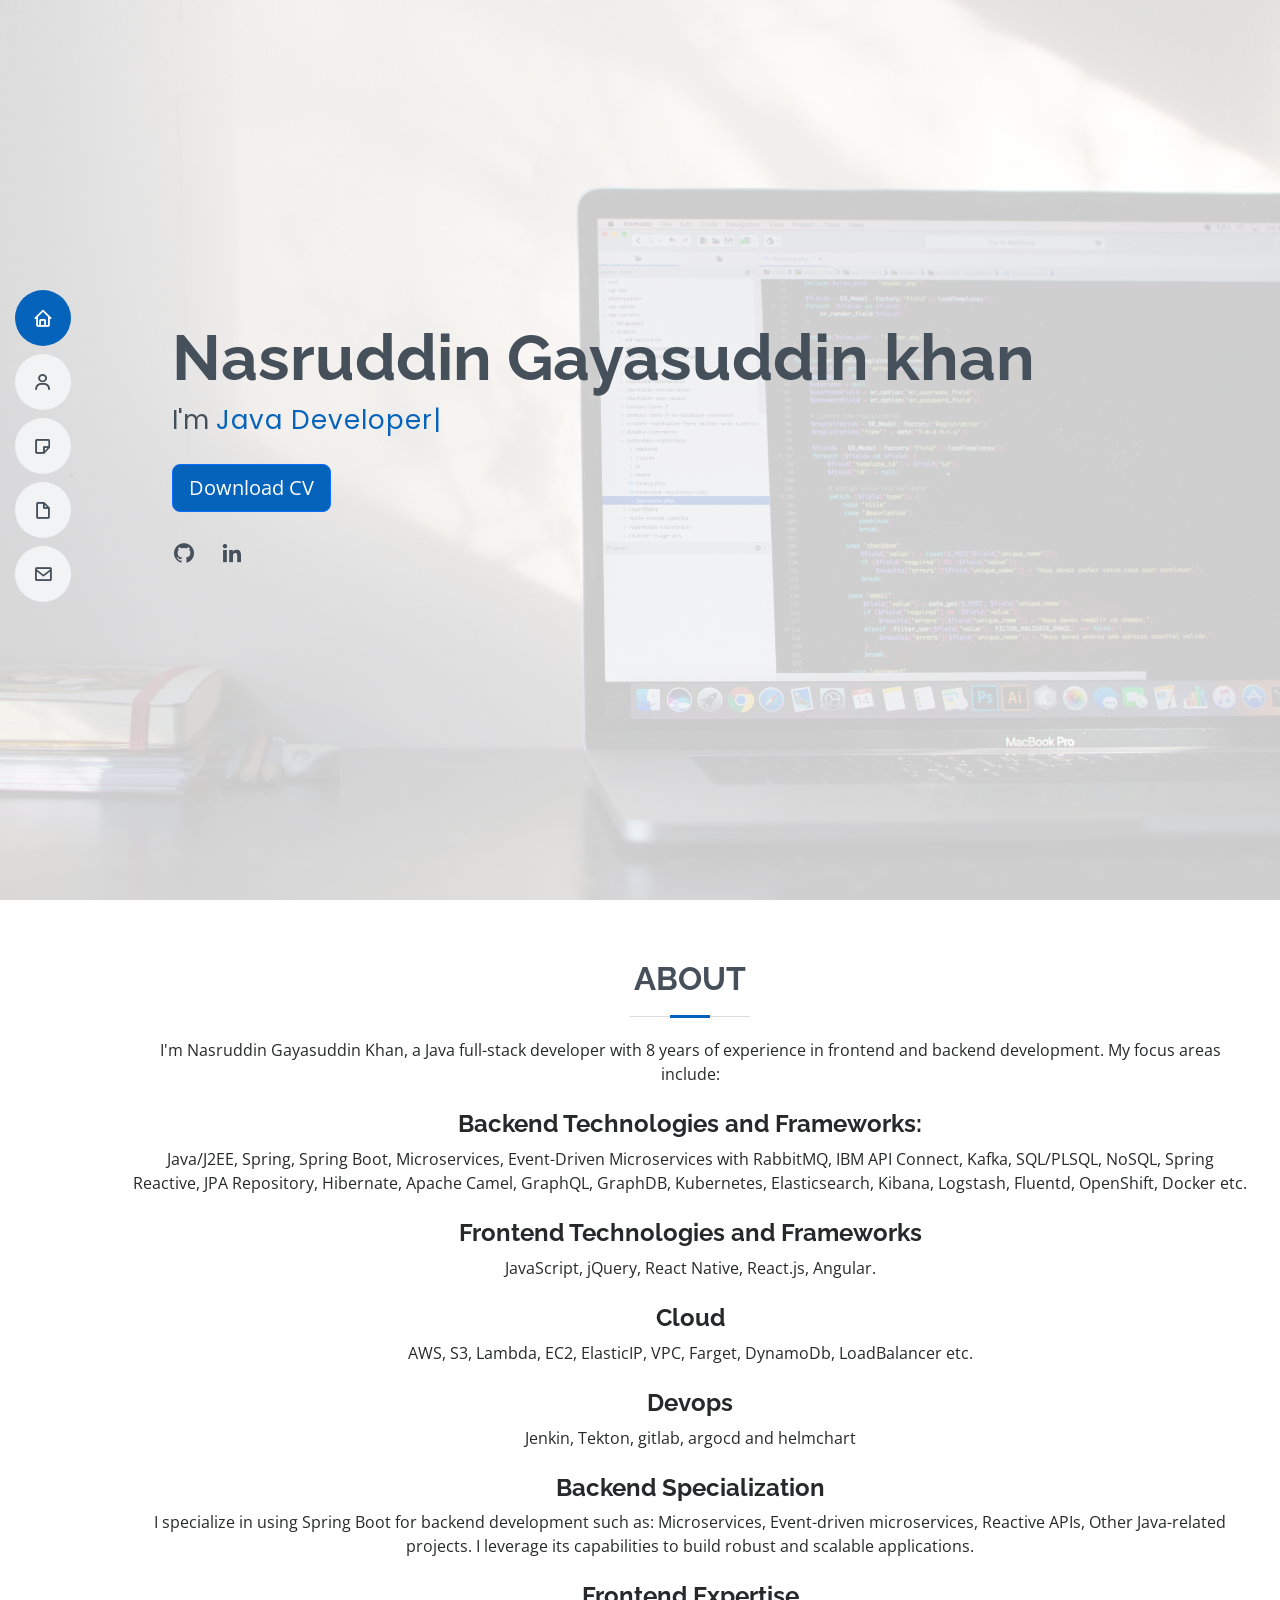
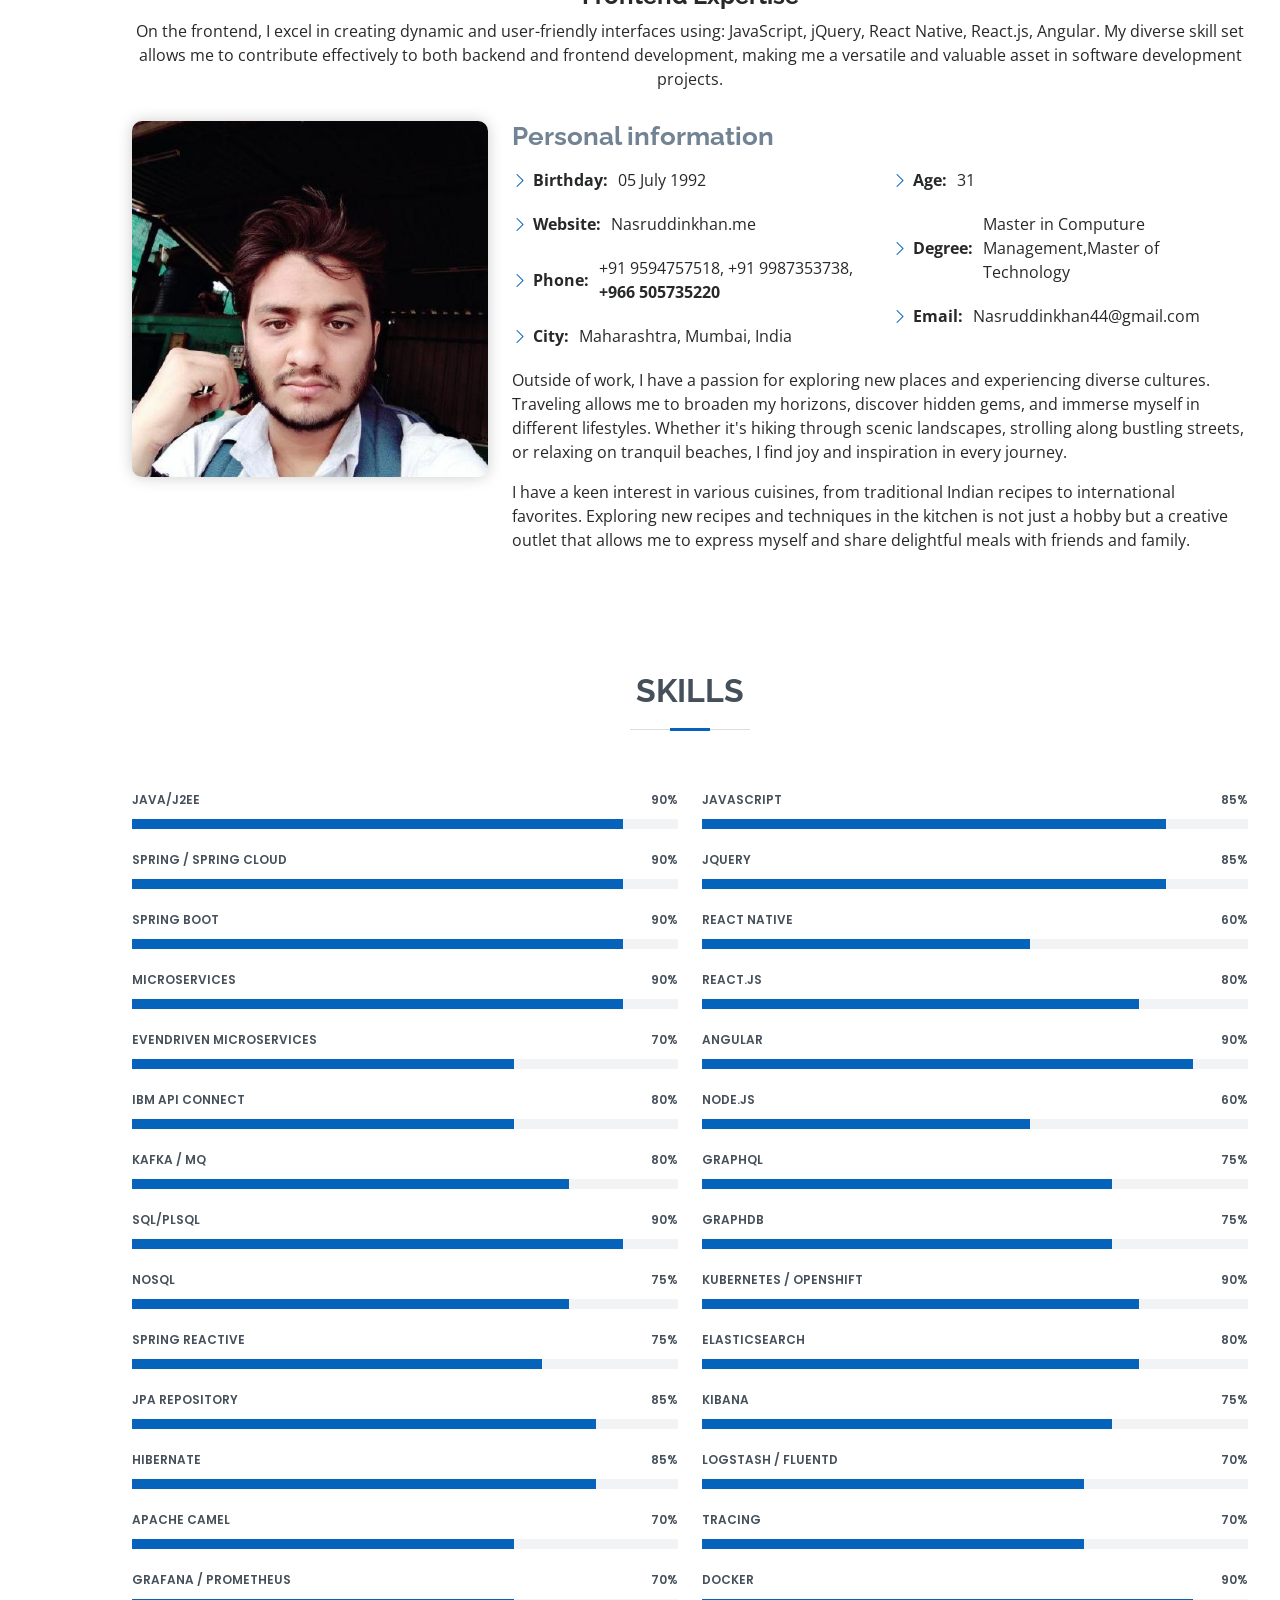
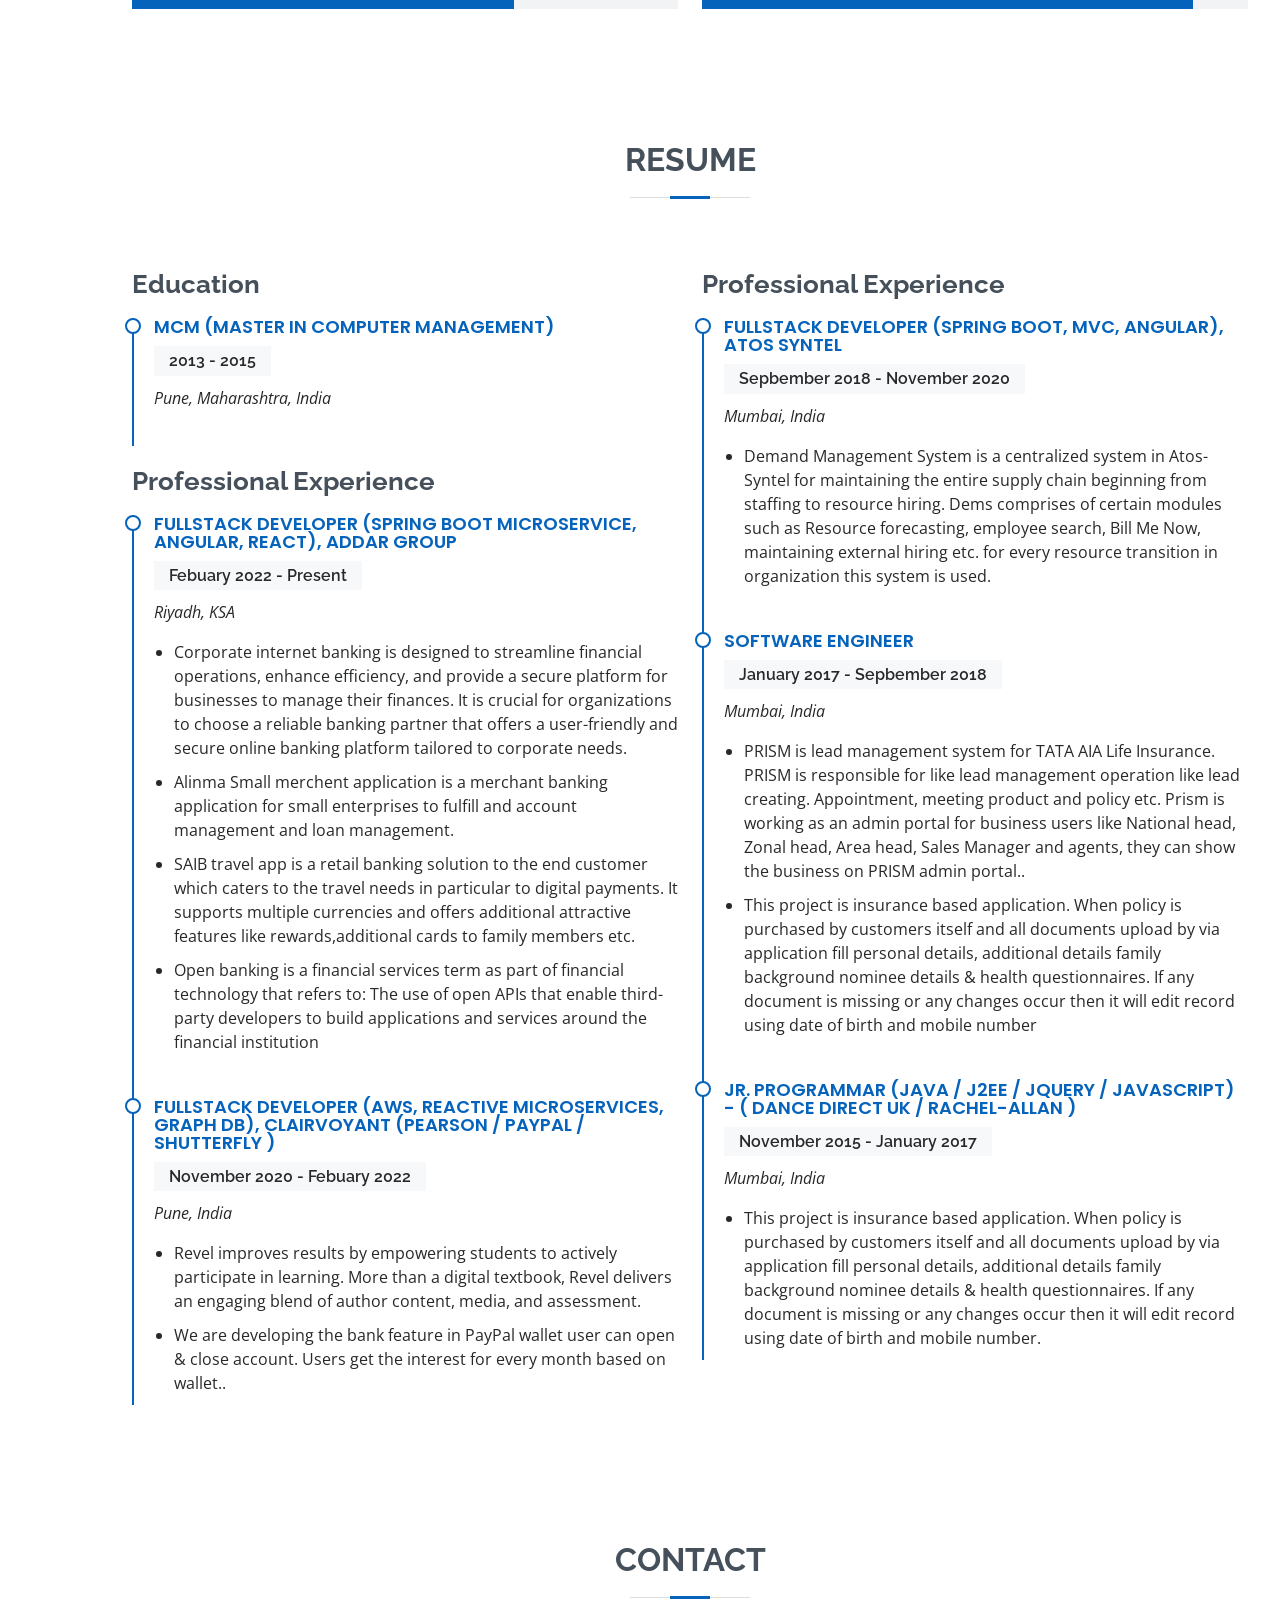
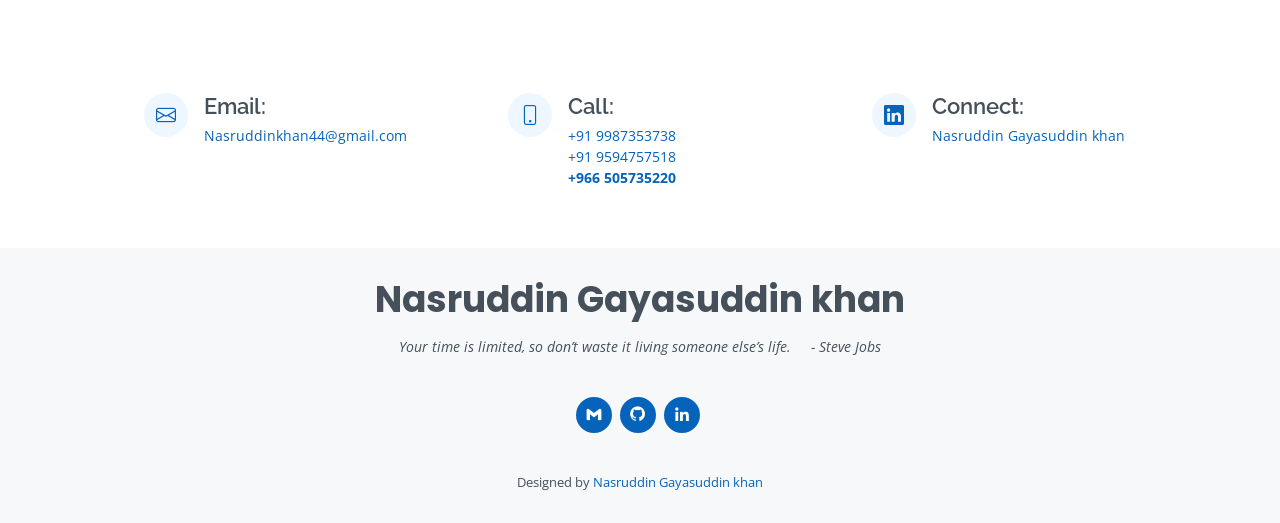
==== index.html @ f60c1f3d "Update index.html" ====
<!DOCTYPE html>
<html lang="en">
   <head>
      <meta charset="utf-8" />
      <meta content="width=device-width, initial-scale=1.0" name="viewport" />
      <title>Nasruddin Gayasuddin khan | Full stack developer</title>
      <meta
         content="Nasruddin Gayasuddin khan is a full stack developer with expertise in Java, JavaScript, React Native, and Spring Boot. Explore Nasruddin khan's portfolio, skills, professional experience, and contact information on this comprehensive website"
         name="description"
         />
      <meta content="" name="keywords" />
      <!-- Favicons -->
      <link href="assets/img/favicon.png" rel="icon" />
      <link href="assets/img/apple-touch-icon.png" rel="apple-touch-icon" />
      <!-- Google Fonts -->
      <link
         href="https://fonts.googleapis.com/css?family=Open+Sans:300,300i,400,400i,600,600i,700,700i|Raleway:300,300i,400,400i,500,500i,600,600i,700,700i|Poppins:300,300i,400,400i,500,500i,600,600i,700,700i"
         rel="stylesheet"
         />
      <!-- Vendor CSS Files -->
      <link href="assets/vendor/bootstrap.css" rel="stylesheet" />
      <link href="assets/vendor/aos.css" rel="stylesheet" />
      <link href="assets/vendor/bootstrap-icons.css" rel="stylesheet" />
      <link href="assets/vendor/boxicons/css/boxicons.min.css" rel="stylesheet" />
      <!-- Template Main CSS File -->
      <link href="assets/css/style.css" rel="stylesheet" />
   </head>
   <body>
      <!-- ======= Mobile nav toggle button ======= -->
      <!-- <button type="button" class="mobile-nav-toggle d-xl-none"><i class="bi bi-list mobile-nav-toggle"></i></button> -->
      <i class="bi bi-list mobile-nav-toggle d-lg-none"></i>
      <!-- ======= Header ======= -->
      <header id="header" class="d-flex flex-column justify-content-center">
         <nav id="navbar" class="navbar nav-menu">
            <ul>
               <li>
                  <a href="#hero" class="nav-link scrollto active"
                     ><i class="bx bx-home"></i> <span>Home</span></a
                     >
               </li>
               <li>
                  <a href="#about" class="nav-link scrollto"
                     ><i class="bx bx-user"></i> <span>About</span></a
                     >
               </li>
               <li>
                  <a href="#skills" class="nav-link scrollto"
                     ><i class="bx bx-note"></i> <span>Skills</span></a
                     >
               </li>
               <li>
                  <a href="#resume" class="nav-link scrollto"
                     ><i class="bx bx-file-blank"></i> <span>Resume</span></a
                     >
               </li>
               <li>
                  <a href="#contact" class="nav-link scrollto"
                     ><i class="bx bx-envelope"></i> <span>Contact</span></a
                     >
               </li>
            </ul>
         </nav>
         <!-- .nav-menu -->
      </header>
      <!-- End Header -->
      <!-- ======= Hero Section ======= -->
      <section id="hero" class="d-flex flex-column justify-content-center">
         <div class="container" data-aos="zoom-in" data-aos-delay="100">
            <h1>Nasruddin Gayasuddin khan</h1>
            <p>
               I'm 
               <span
                  class="typed"
                  data-typed-items="Java Developer, JavaScript Developer, PL/SQL Developer"
                  ></span>
            </p>
            <div>
               <br>
               <a  href="resume.pdf" class="btn btn-primary btn-lg">Download CV</a>
            </div>
            <div class="social-links">
               <a href="https://github.com/Nasruddinkhan" class="github"><i class="bx bxl-github"></i></a>
               <a href="https://www.linkedin.com/in/nasruddin-khan-6710b3a4/" class="linkedin"><i class="bx bxl-linkedin"></i></a>
            </div>
         </div>
      </section>
      <!-- End Hero -->
      <main id="main">
         <!-- ======= About Section ======= -->
         <section id="about" class="about">
            <div class="container" data-aos="fade-up">
               <div class="section-title">
                  <h2>About</h2>
                  <p>
                     I'm Nasruddin Gayasuddin Khan, a Java full-stack developer with 8 years of experience in frontend and backend development. My focus areas include:
                  </p>
                  <br/>
                  <h4><strong>Backend Technologies and Frameworks:</strong></h4>
                  <p>
                     Java/J2EE, Spring, Spring Boot, Microservices, Event-Driven Microservices with RabbitMQ, IBM API Connect, Kafka, SQL/PLSQL, NoSQL, Spring Reactive, JPA Repository, Hibernate, Apache Camel, GraphQL, GraphDB, Kubernetes, Elasticsearch, Kibana, Logstash, Fluentd, OpenShift, Docker etc.
                  </p>
                  <br/>
                  <h4><strong>Frontend Technologies and Frameworks</strong></h4>
                  <p>
                     JavaScript, jQuery, React Native, React.js, Angular.
                  </p>
                  <br/>
                  <h4><strong>Cloud</strong></h4>
                  <p>
                     AWS, S3, Lambda, EC2, ElasticIP, VPC, Farget, DynamoDb, LoadBalancer etc.
                  </p>
                  <br/>
                  <h4><strong>Devops</strong></h4>
                  <p>
                     Jenkin, Tekton, gitlab, argocd and helmchart
                  </p>
                  <br/>
                  <h4><strong>Backend Specialization</strong></h4>
                  <p>
                     I specialize in using Spring Boot for backend development such as: Microservices, Event-driven microservices, Reactive APIs, Other Java-related projects. I leverage its capabilities to build robust and scalable applications.
                  </p>
                  <br/>
                  <h4><strong>Frontend Expertise</strong></h4>
                  <p>
                     On the frontend, I excel in creating dynamic and user-friendly interfaces using: JavaScript, jQuery, React Native, React.js, Angular. My diverse skill set allows me to contribute effectively to both backend and frontend development, making me a versatile and valuable asset in software development projects.
                  </p>
               </div>
               <div class="row">
                  <div class="col-lg-4">
                     <img
                        src="assets/img/profile-img.jpg"
                        class="img-fluid profile-pic"
                        alt=""
                        />
                  </div>
                  <div class="col-lg-8 pt-4 pt-lg-0 content">
                     <h3>Personal information</h3>
                     <p class="fst-italic"></p>
                     <div class="row">
                        <div class="col-lg-6">
                           <ul>
                              <li>
                                 <i class="bi bi-chevron-right"></i>
                                 <strong>Birthday:</strong> <span>05 July 1992</span>
                              </li>
                              <li>
                                 <i class="bi bi-chevron-right"></i>
                                 <strong>Website:</strong> <span>Nasruddinkhan.me</span>
                              </li>
                              <li>
                                 <i class="bi bi-chevron-right"></i>
                                 <strong>Phone:</strong>
                                 <span>+91 9594757518, +91 9987353738, <strong>+966 505735220</strong></span>
                              </li>
                              <li>
                                 <i class="bi bi-chevron-right"></i>
                                 <strong>City:</strong> <span>Maharashtra, Mumbai, India</span>
                              </li>
                           </ul>
                        </div>
                        <div class="col-lg-6">
                           <ul>
                              <li>
                                 <i class="bi bi-chevron-right"></i> <strong>Age:</strong>
                                 <span>31</span>
                              </li>
                              <li>
                                 <i class="bi bi-chevron-right"></i>
                                 <strong>Degree:</strong>
                                 <span>Master in Computure Management,Master of Technology</span>
                              </li>
                              <li>
                                 <i class="bi bi-chevron-right"></i>
                                 <strong>Email:</strong>
                                 <span>Nasruddinkhan44@gmail.com</span>
                              </li>
                           </ul>
                        </div>
                     </div>
                     <p>
                        Outside of work, I have a passion for exploring new places and
                        experiencing diverse cultures. Traveling allows me to broaden my
                        horizons, discover hidden gems, and immerse myself in different
                        lifestyles. Whether it's hiking through scenic landscapes,
                        strolling along bustling streets, or relaxing on tranquil
                        beaches, I find joy and inspiration in every journey.
                     </p>
                     <p>
                        I have a keen interest in various cuisines, from traditional
                        Indian recipes to international favorites. Exploring new recipes
                        and techniques in the kitchen is not just a hobby but a creative
                        outlet that allows me to express myself and share delightful
                        meals with friends and family.
                     </p>
                  </div>
               </div>
            </div>
         </section>
         <!-- End About Section -->
         <!-- ======= Skills Section ======= -->
         <section id="skills" class="skills section-bg">
            <div class="container" data-aos="fade-up">
               <div class="section-title">
                  <h2>Skills</h2>
               </div>
               <div class="row skills-content">
                  <div class="col-lg-6">
                     <div class="progress">
                        <span class="skill">Java/J2EE <i class="val">90%</i></span>
                        <div class="progress-bar-wrap">
                           <div
                              class="progress-bar"
                              role="progressbar"
                              aria-valuenow="90"
                              aria-valuemin="0"
                              aria-valuemax="100"
                              ></div>
                        </div>
                     </div>
                     <div class="progress">
                        <span class="skill">Spring / Spring Cloud <i class="val">90%</i></span>
                        <div class="progress-bar-wrap">
                           <div
                              class="progress-bar"
                              role="progressbar"
                              aria-valuenow="90"
                              aria-valuemin="0"
                              aria-valuemax="100"
                              ></div>
                        </div>
                     </div>
                     <div class="progress">
                        <span class="skill">Spring Boot <i class="val">90%</i></span>
                        <div class="progress-bar-wrap">
                           <div
                              class="progress-bar"
                              role="progressbar"
                              aria-valuenow="90"
                              aria-valuemin="0"
                              aria-valuemax="100"
                              ></div>
                        </div>
                     </div>
                     <!-- Add the rest of the technologies in a similar manner -->
                     <div class="progress">
                        <span class="skill">Microservices <i class="val">90%</i></span>
                        <div class="progress-bar-wrap">
                           <div
                              class="progress-bar"
                              role="progressbar"
                              aria-valuenow="90"
                              aria-valuemin="0"
                              aria-valuemax="100"
                              ></div>
                        </div>
                     </div>
                     <div class="progress">
                        <span class="skill">EvenDriven Microservices <i class="val">70%</i></span>
                        <div class="progress-bar-wrap">
                           <div
                              class="progress-bar"
                              role="progressbar"
                              aria-valuenow="70"
                              aria-valuemin="0"
                              aria-valuemax="100"
                              ></div>
                        </div>
                     </div>
                     <div class="progress">
                        <span class="skill">IBM API Connect <i class="val">80%</i></span>
                        <div class="progress-bar-wrap">
                           <div
                              class="progress-bar"
                              role="progressbar"
                              aria-valuenow="70"
                              aria-valuemin="0"
                              aria-valuemax="100"
                              ></div>
                        </div>
                     </div>
                     <div class="progress">
                        <span class="skill">Kafka / MQ <i class="val">80%</i></span>
                        <div class="progress-bar-wrap">
                           <div
                              class="progress-bar"
                              role="progressbar"
                              aria-valuenow="80"
                              aria-valuemin="0"
                              aria-valuemax="100"
                              ></div>
                        </div>
                     </div>
                     <div class="progress">
                        <span class="skill">SQL/PLSQL <i class="val">90%</i></span>
                        <div class="progress-bar-wrap">
                           <div
                              class="progress-bar"
                              role="progressbar"
                              aria-valuenow="90"
                              aria-valuemin="0"
                              aria-valuemax="100"
                              ></div>
                        </div>
                     </div>
                     <div class="progress">
                        <span class="skill">NoSQL <i class="val">75%</i></span>
                        <div class="progress-bar-wrap">
                           <div
                              class="progress-bar"
                              role="progressbar"
                              aria-valuenow="80"
                              aria-valuemin="0"
                              aria-valuemax="100"
                              ></div>
                        </div>
                     </div>
                     <div class="progress">
                        <span class="skill">Spring Reactive <i class="val">75%</i></span>
                        <div class="progress-bar-wrap">
                           <div
                              class="progress-bar"
                              role="progressbar"
                              aria-valuenow="75"
                              aria-valuemin="0"
                              aria-valuemax="100"
                              ></div>
                        </div>
                     </div>
                     <div class="progress">
                        <span class="skill">JPA Repository <i class="val">85%</i></span>
                        <div class="progress-bar-wrap">
                           <div
                              class="progress-bar"
                              role="progressbar"
                              aria-valuenow="85"
                              aria-valuemin="0"
                              aria-valuemax="100"
                              ></div>
                        </div>
                     </div>
                     <div class="progress">
                        <span class="skill">Hibernate <i class="val">85%</i></span>
                        <div class="progress-bar-wrap">
                           <div
                              class="progress-bar"
                              role="progressbar"
                              aria-valuenow="85"
                              aria-valuemin="0"
                              aria-valuemax="100"
                              ></div>
                        </div>
                     </div>
                     <div class="progress">
                        <span class="skill">Apache Camel <i class="val">70%</i></span>
                        <div class="progress-bar-wrap">
                           <div
                              class="progress-bar"
                              role="progressbar"
                              aria-valuenow="70"
                              aria-valuemin="0"
                              aria-valuemax="100"
                              ></div>
                        </div>
                     </div>
                     <div class="progress">
                        <span class="skill">Grafana / Prometheus  <i class="val">70%</i></span>
                        <div class="progress-bar-wrap">
                           <div
                              class="progress-bar"
                              role="progressbar"
                              aria-valuenow="70"
                              aria-valuemin="0"
                              aria-valuemax="100"
                              ></div>
                        </div>
                     </div>
                  </div>
                  <div class="col-lg-6">
                     <div class="progress">
                        <span class="skill">JavaScript <i class="val">85%</i></span>
                        <div class="progress-bar-wrap">
                           <div
                              class="progress-bar"
                              role="progressbar"
                              aria-valuenow="85"
                              aria-valuemin="0"
                              aria-valuemax="100"
                              ></div>
                        </div>
                     </div>
                     <div class="progress">
                        <span class="skill">jQuery <i class="val">85%</i></span>
                        <div class="progress-bar-wrap">
                           <div
                              class="progress-bar"
                              role="progressbar"
                              aria-valuenow="85"
                              aria-valuemin="0"
                              aria-valuemax="100"
                              ></div>
                        </div>
                     </div>
                     <div class="progress">
                        <span class="skill">React Native <i class="val">60%</i></span>
                        <div class="progress-bar-wrap">
                           <div
                              class="progress-bar"
                              role="progressbar"
                              aria-valuenow="60"
                              aria-valuemin="0"
                              aria-valuemax="100"
                              ></div>
                        </div>
                     </div>
                     <div class="progress">
                        <span class="skill">React.js <i class="val">80%</i></span>
                        <div class="progress-bar-wrap">
                           <div
                              class="progress-bar"
                              role="progressbar"
                              aria-valuenow="80"
                              aria-valuemin="0"
                              aria-valuemax="100"
                              ></div>
                        </div>
                     </div>
                     <div class="progress">
                        <span class="skill">Angular <i class="val">90%</i></span>
                        <div class="progress-bar-wrap">
                           <div
                              class="progress-bar"
                              role="progressbar"
                              aria-valuenow="90"
                              aria-valuemin="0"
                              aria-valuemax="100"
                              ></div>
                        </div>
                     </div>
                     <div class="progress">
                        <span class="skill">Node.js <i class="val">60%</i></span>
                        <div class="progress-bar-wrap">
                           <div
                              class="progress-bar"
                              role="progressbar"
                              aria-valuenow="60"
                              aria-valuemin="0"
                              aria-valuemax="100"
                              ></div>
                        </div>
                     </div>
                     <div class="progress">
                        <span class="skill">GraphQL <i class="val">75%</i></span>
                        <div class="progress-bar-wrap">
                           <div
                              class="progress-bar"
                              role="progressbar"
                              aria-valuenow="75"
                              aria-valuemin="0"
                              aria-valuemax="100"
                              ></div>
                        </div>
                     </div>
                     <div class="progress">
                        <span class="skill">GraphDB <i class="val">75%</i></span>
                        <div class="progress-bar-wrap">
                           <div
                              class="progress-bar"
                              role="progressbar"
                              aria-valuenow="75"
                              aria-valuemin="0"
                              aria-valuemax="100"
                              ></div>
                        </div>
                     </div>
                     <div class="progress">
                        <span class="skill">Kubernetes / OpenShift <i class="val">90%</i></span>
                        <div class="progress-bar-wrap">
                           <div
                              class="progress-bar"
                              role="progressbar"
                              aria-valuenow="80"
                              aria-valuemin="0"
                              aria-valuemax="100"
                              ></div>
                        </div>
                     </div>
                     <div class="progress">
                        <span class="skill">Elasticsearch <i class="val">80%</i></span>
                        <div class="progress-bar-wrap">
                           <div
                              class="progress-bar"
                              role="progressbar"
                              aria-valuenow="80"
                              aria-valuemin="0"
                              aria-valuemax="100"
                              ></div>
                        </div>
                     </div>
                     <div class="progress">
                        <span class="skill">Kibana <i class="val">75%</i></span>
                        <div class="progress-bar-wrap">
                           <div
                              class="progress-bar"
                              role="progressbar"
                              aria-valuenow="75"
                              aria-valuemin="0"
                              aria-valuemax="100"
                              ></div>
                        </div>
                     </div>
                     <div class="progress">
                        <span class="skill">Logstash / Fluentd<i class="val">70%</i></span>
                        <div class="progress-bar-wrap">
                           <div
                              class="progress-bar"
                              role="progressbar"
                              aria-valuenow="70"
                              aria-valuemin="0"
                              aria-valuemax="100"
                              ></div>
                        </div>
                     </div>
                     <div class="progress">
                        <span class="skill">Tracing <i class="val">70%</i></span>
                        <div class="progress-bar-wrap">
                           <div
                              class="progress-bar"
                              role="progressbar"
                              aria-valuenow="70"
                              aria-valuemin="0"
                              aria-valuemax="100"
                              ></div>
                        </div>
                     </div>
                     <div class="progress">
                        <span class="skill">Docker <i class="val">90%</i></span>
                        <div class="progress-bar-wrap">
                           <div
                              class="progress-bar"
                              role="progressbar"
                              aria-valuenow="90"
                              aria-valuemin="0"
                              aria-valuemax="100"
                              ></div>
                        </div>
                     </div>
                  </div>
               </div>
            </div>
         </section>
         <!-- End Skills Section -->
         <!-- ======= Resume Section ======= -->
         <section id="resume" class="resume">
            <div class="container" data-aos="fade-up">
               <div class="section-title">
                  <h2>Resume</h2>
               </div>
               <div class="row">
                  <div class="col-lg-6">
                     <h3 class="resume-title">Education</h3>
                     <div class="resume-item">
                        <h4>MCM (Master In Computer Management)</h4>
                        <h5>2013 - 2015</h5>
                        <p><em>Pune, Maharashtra, India </em></p>
                     </div>
                     <h3 class="resume-title">Professional Experience</h3>
                     <div class="resume-item">
                        <h4>FullStack Developer (Spring boot Microservice, Angular, React), Addar Group</h4>
                        <h5>Febuary 2022 - Present</h5>
                        <p><em>Riyadh, KSA </em></p>
                        <ul>
                           <li>
                              Corporate internet banking is designed to streamline financial operations, enhance 
                              efficiency, and provide a secure platform for businesses to manage their finances. It is crucial for 
                              organizations to choose a reliable banking partner that offers a user-friendly and secure online banking 
                              platform tailored to corporate needs. 
                           </li>
                           <li>
                              Alinma Small merchent application is a merchant banking
                              application for small enterprises to fulfill and account
                              management and loan management.
                           </li>
                           <li>
                              SAIB travel app is a retail banking solution to the end
                              customer which caters to the travel needs in particular to
                              digital payments. It supports multiple currencies and offers
                              additional attractive features like rewards,additional cards
                              to family members etc.
                           </li>
                           <li>
                              Open banking is a financial services term as part of financial technology that refers to: 
                              The use of open APIs that enable third-party developers to build applications and services around the financial 
                              institution
                           </li>
                        </ul>
                     </div>
                     <div class="resume-item">
                        <h4>FullStack Developer (AWS, Reactive Microservices, Graph DB), Clairvoyant (Pearson / Paypal / Shutterfly ) </h4>
                        <h5>November 2020 - Febuary 2022</h5>
                        <p><em>Pune, India </em></p>
                        <ul>
                           <li>
                              Revel improves results by empowering students to actively participate in learning. More 
                              than a digital textbook, Revel delivers an engaging blend of author content, media, and assessment. 
                           </li>
                           <li>
                              We are developing the bank feature in PayPal wallet user can open & close account. 
                              Users get the interest for every month based on wallet.. 
                           </li>
                        </ul>
                     </div>
                  </div>
                  <div class="col-lg-6">
                     <h3 class="resume-title">Professional Experience</h3>
                     <div class="resume-item">
                        <h4>
                           FullStack Developer (Spring Boot, MVC, Angular), Atos Syntel
                        </h4>
                        <h5>Sepbember 2018 - November 2020</h5>
                        <p><em>Mumbai, India </em></p>
                        <ul>
                           <li>
                              Demand Management System is a centralized system in Atos-Syntel for maintaining the 
                              entire supply chain beginning from staffing to resource hiring. Dems comprises of certain modules such as 
                              Resource forecasting, employee search, Bill Me Now, maintaining external hiring etc. for every resource 
                              transition in organization this system is used.
                           </li>
                        </ul>
                     </div>
                     <div class="resume-item">
                        <h4>Software Engineer</h4>
                        <h5>January 2017 - Sepbember 2018</h5>
                        <p><em>Mumbai, India </em></p>
                        <ul>
                           <li>
                              PRISM is lead management system for TATA AIA Life Insurance. PRISM is 
                              responsible for like lead management operation like lead creating. Appointment, meeting product and policy 
                              etc. Prism is working as an admin portal for business users like National head, Zonal head, Area head, 
                              Sales Manager and agents, they can show the business on PRISM admin portal..
                           </li>
                           <li>
                              This project is insurance based application. When policy is purchased by customers 
                              itself and all documents upload by via application fill personal details, additional details family background 
                              nominee details & health questionnaires. If any document is missing or any changes occur then it will edit 
                              record using date of birth and mobile number
                           </li>
                        </ul>
                     </div>
                     <div class="resume-item">
                        <h4>Jr. Programmar (Java / J2ee / JQuery / Javascript) - ( Dance Direct UK / Rachel-allan )</h4>
                        <h5>November 2015 - January 2017</h5>
                        <p><em>Mumbai, India </em></p>
                        <ul>
                           <li>
                              This project is insurance based application. When policy is purchased by customers 
                              itself and all documents upload by via application fill personal details, additional details family background 
                              nominee details & health questionnaires. If any document is missing or any changes occur then it will edit 
                              record using date of birth and mobile number.
                           </li>
                        </ul>
                     </div>
                  </div>
               </div>
            </div>
         </section>
         <!-- End Resume Section -->
         <!-- ======= Contact Section ======= -->
         <section id="contact" class="contact">
            <div class="container" data-aos="fade-up">
               <div class="section-title">
                  <h2>Contact</h2>
               </div>
               <div class="container mt-1">
                  <div class="info row">
                     <div class="email col-lg-4">
                        <i class="bi bi-envelope"></i>
                        <h4>Email:</h4>
                        <p>
                           <a href="mailto:Nasruddinkhan44@gmail.com"
                              >Nasruddinkhan44@gmail.com</a
                              >
                        </p>
                     </div>
                     <div class="phone col-lg-4">
                        <i class="bi bi-phone"></i>
                        <h4>Call:</h4>
                        <p><a href="tel:+919987353738">+91 9987353738</a></p>
                        <p><a href="tel:+919594757518">+91 9594757518</a></p>
                        <p><a href="tel:+966567113534"><strong>+966 505735220</strong></a></p>
                     </div>
                     <div class="phone col-lg-4">
                        <i class="bi bi-linkedin"></i>
                        <h4>Connect:</h4>
                        <p>
                           <a href="https://www.linkedin.com/in/nasruddin-khan-6710b3a4/"
                              >Nasruddin Gayasuddin khan</a
                              >
                        </p>
                     </div>
                  </div>
               </div>
            </div>
         </section>
         <!-- End Contact Section -->
      </main>
      <!-- End #main -->
      <!-- ======= Footer ======= -->
      <footer id="footer">
         <div class="container">
            <h3>Nasruddin Gayasuddin khan</h3>
            <p>
               Your time is limited, so don’t waste it living someone else’s life.
               &nbsp;&nbsp;&nbsp; - Steve Jobs
            </p>
            <div class="social-links">
               <a href="mailto:nasruddinkhan44@gmail.com" class="gmail"
                  ><i class="bx bxl-gmail"></i
                  ></a>
               <a href="https://github.com/Nasruddinkhan" class="github"
                  ><i class="bx bxl-github"></i
                  ></a>
               <a
                  href="https://www.linkedin.com/in/nasruddin-khan-6710b3a4/"
                  class="linkedin"
                  ><i class="bx bxl-linkedin"></i
                  ></a>
            </div>
            <div class="credits">
               Designed by <a href="https://Nasruddinkhan.me/">Nasruddin Gayasuddin khan</a>
            </div>
         </div>
      </footer>
      <!-- End Footer -->
      <div id="preloader"></div>
      <a
         href="#"
         class="back-to-top d-flex align-items-center justify-content-center"
         ><i class="bi bi-arrow-up-short"></i
         ></a>
      <!-- Vendor JS Files -->
      <script src="assets/vendor/aos.js"></script>
      <script src="assets/vendor/typed.js"></script>
      <script src="assets/vendor/waypoints.js"></script>
      <!-- Template Main JS File -->
      <script src="assets/js/main.js"></script>
   </body>
</html>
---- assets/css/style.css ----
/**
* Template Name: MyResume
* Template URL: https://bootstrapmade.com/free-html-bootstrap-template-my-resume/
* Updated: Mar 17 2024 with Bootstrap v5.3.3
* Author: BootstrapMade.com
* License: https://bootstrapmade.com/license/
*/

/*--------------------------------------------------------------
# General
--------------------------------------------------------------*/
body {
  font-family: "Open Sans", sans-serif;
  color: #272829;
}

a {
  color: #0563bb;
  text-decoration: none;
}

a:hover {
  color: #067ded;
  text-decoration: none;
}

h1,
h2,
h3,
h4,
h5,
h6 {
  font-family: "Raleway", sans-serif;
}

/*--------------------------------------------------------------
# Back to top button
--------------------------------------------------------------*/
.back-to-top {
  position: fixed;
  visibility: hidden;
  opacity: 0;
  right: 15px;
  bottom: 15px;
  z-index: 996;
  background: #0563bb;
  width: 40px;
  height: 40px;
  border-radius: 50px;
  transition: all 0.4s;
}

.back-to-top i {
  font-size: 28px;
  color: #fff;
  line-height: 0;
}

.back-to-top:hover {
  background: #0678e3;
  color: #fff;
}

.back-to-top.active {
  visibility: visible;
  opacity: 1;
}

/*--------------------------------------------------------------
# Preloader
--------------------------------------------------------------*/
#preloader {
  position: fixed;
  top: 0;
  left: 0;
  right: 0;
  bottom: 0;
  z-index: 9999;
  overflow: hidden;
  background: #fff;
}

#preloader:before {
  content: "";
  position: fixed;
  top: calc(50% - 30px);
  left: calc(50% - 30px);
  border: 6px solid #0563bb;
  border-top-color: #fff;
  border-bottom-color: #fff;
  border-radius: 50%;
  width: 60px;
  height: 60px;
  animation: animate-preloader 1s linear infinite;
}

@keyframes animate-preloader {
  0% {
    transform: rotate(0deg);
  }

  100% {
    transform: rotate(360deg);
  }
}

/*--------------------------------------------------------------
# Disable aos animation delay on mobile devices
--------------------------------------------------------------*/
@media screen and (max-width: 768px) {
  [data-aos-delay] {
    transition-delay: 0 !important;
  }
}

/*--------------------------------------------------------------
# Header
--------------------------------------------------------------*/
#header {
  position: fixed;
  top: 0;
  left: 0;
  bottom: 0;
  z-index: 9997;
  transition: all 0.5s;
  padding: 15px;
  overflow-y: auto;
}

@media (max-width: 991px) {
  #header {
    width: 300px;
    background: #fff;
    border-right: 1px solid #e6e9ec;
    left: -300px;
  }
}

@media (min-width: 991px) {
  #main {
    margin-left: 100px;
  }
}

/*--------------------------------------------------------------
# Navigation Menu
--------------------------------------------------------------*/
/**
* Desktop Navigation 
*/
.nav-menu {
  padding: 0;
  display: block;
}

.nav-menu * {
  margin: 0;
  padding: 0;
  list-style: none;
}

.nav-menu>ul>li {
  position: relative;
  white-space: nowrap;
}

.nav-menu a,
.nav-menu a:focus {
  display: flex;
  align-items: center;
  color: #45505b;
  padding: 10px 18px;
  margin-bottom: 8px;
  transition: 0.3s;
  font-size: 15px;
  border-radius: 50px;
  background: #f2f3f5;
  height: 56px;
  width: 100%;
  overflow: hidden;
  transition: 0.3s;
}

.nav-menu a i,
.nav-menu a:focus i {
  font-size: 20px;
}

.nav-menu a span,
.nav-menu a:focus span {
  padding: 0 5px 0 7px;
  color: #45505b;
}

@media (min-width: 992px) {

  .nav-menu a,
  .nav-menu a:focus {
    width: 56px;
  }

  .nav-menu a span,
  .nav-menu a:focus span {
    display: none;
    color: #fff;
  }
}

.nav-menu a:hover,
.nav-menu .active,
.nav-menu .active:focus,
.nav-menu li:hover>a {
  color: #fff;
  background: #0563bb;
}

.nav-menu a:hover span,
.nav-menu .active span,
.nav-menu .active:focus span,
.nav-menu li:hover>a span {
  color: #fff;
}

.nav-menu a:hover,
.nav-menu li:hover>a {
  width: 100%;
  color: #fff;
}

.nav-menu a:hover span,
.nav-menu li:hover>a span {
  display: block;
}

/**
* Mobile Navigation 
*/
.mobile-nav-toggle {
  position: fixed;
  right: 10px;
  top: 10px;
  z-index: 9998;
  border: 0;
  background: none;
  font-size: 28px;
  transition: all 0.4s;
  outline: none !important;
  line-height: 0;
  cursor: pointer;
  border-radius: 50px;
  padding: 5px;
}

.mobile-nav-toggle i {
  color: #45505b;
}

.mobile-nav-active {
  overflow: hidden;
}

.mobile-nav-active #header {
  left: 0;
}

.mobile-nav-active .mobile-nav-toggle {
  color: #fff;
  background-color: #0563bb;
}

/*--------------------------------------------------------------
# Hero Section
--------------------------------------------------------------*/
#hero {
  width: 100%;
  height: 100vh;
  background: url("../img/hero-bg.jpg") top right no-repeat;
  background-size: cover;
  position: relative;
}

@media (min-width: 992px) {
  #hero {
    padding-left: 160px;
  }
}

#hero:before {
  content: "";
  background: rgba(255, 255, 255, 0.8);
  position: absolute;
  bottom: 0;
  top: 0;
  left: 0;
  right: 0;
}

#hero h1 {
  margin: 0;
  font-size: 64px;
  font-weight: 700;
  line-height: 56px;
  color: #45505b;
}

#hero p {
  color: #45505b;
  margin: 15px 0 0 0;
  font-size: 26px;
  font-family: "Poppins", sans-serif;
}

#hero p span {
  color: #0563bb;
  letter-spacing: 1px;
}

#hero .social-links {
  margin-top: 30px;
}

#hero .social-links a {
  font-size: 24px;
  display: inline-block;
  color: #45505b;
  line-height: 1;
  margin-right: 20px;
  transition: 0.3s;
}

#hero .social-links a:hover {
  color: #0563bb;
}

@media (max-width: 992px) {
  #hero {
    text-align: center;
  }

  #hero h1 {
    font-size: 32px;
    line-height: 36px;
  }

  #hero p {
    margin-top: 10px;
    font-size: 20px;
    line-height: 24px;
  }
}

/*--------------------------------------------------------------
# Sections General
--------------------------------------------------------------*/
section {
  padding: 60px 0;
  overflow: hidden;
}

.section-title {
  text-align: center;
  padding-bottom: 30px;
}

.section-title h2 {
  font-size: 32px;
  font-weight: bold;
  text-transform: uppercase;
  margin-bottom: 20px;
  padding-bottom: 20px;
  position: relative;
  color: #45505b;
}

.section-title h2::before {
  content: "";
  position: absolute;
  display: block;
  width: 120px;
  height: 1px;
  background: #ddd;
  bottom: 1px;
  left: calc(50% - 60px);
}

.section-title h2::after {
  content: "";
  position: absolute;
  display: block;
  width: 40px;
  height: 3px;
  background: #0563bb;
  bottom: 0;
  left: calc(50% - 20px);
}

.section-title p {
  margin-bottom: 0;
}

/*--------------------------------------------------------------
# About
--------------------------------------------------------------*/
.about .content h3 {
  font-weight: 700;
  font-size: 26px;
  color: #728394;
}

.about .content ul {
  list-style: none;
  padding: 0;
}

.about .profile-pic {
  border-radius: 10px;
  box-shadow: 0px 0px 15px #ccc;
}
.about .content ul li {
  margin-bottom: 20px;
  display: flex;
  align-items: center;
}

.about .content ul strong {
  margin-right: 10px;
}

.about .content ul i {
  font-size: 16px;
  margin-right: 5px;
  color: #0563bb;
  line-height: 0;
}

.about .content p:last-child {
  margin-bottom: 0;
}

/*--------------------------------------------------------------
# Akills
--------------------------------------------------------------*/
.skills .progress {
  height: 60px;
  display: block;
  background: none;
  border-radius: 0;
}

.skills .progress .skill {
  padding: 10px 0;
  margin: 0;
  text-transform: uppercase;
  display: block;
  font-weight: 600;
  font-family: "Poppins", sans-serif;
  color: #45505b;
}

.skills .progress .skill .val {
  float: right;
  font-style: normal;
}

.skills .progress-bar-wrap {
  background: #f2f3f5;
}

.skills .progress-bar {
  width: 1px;
  height: 10px;
  transition: 0.9s;
  background-color: #0563bb;
}

/*--------------------------------------------------------------
# Resume
--------------------------------------------------------------*/
.resume .resume-title {
  font-size: 26px;
  font-weight: 700;
  margin-top: 20px;
  margin-bottom: 20px;
  color: #45505b;
}

.resume .resume-item {
  padding: 0 0 20px 20px;
  margin-top: -2px;
  border-left: 2px solid #0563bb;
  position: relative;
}

.resume .resume-item h4 {
  line-height: 18px;
  font-size: 18px;
  font-weight: 600;
  text-transform: uppercase;
  font-family: "Poppins", sans-serif;
  color: #0563bb;
  margin-bottom: 10px;
}

.resume .resume-item h5 {
  font-size: 16px;
  background: #f7f8f9;
  padding: 5px 15px;
  display: inline-block;
  font-weight: 600;
  margin-bottom: 10px;
}

.resume .resume-item ul {
  padding-left: 20px;
}

.resume .resume-item ul li {
  padding-bottom: 10px;
}

.resume .resume-item:last-child {
  padding-bottom: 0;
}

.resume .resume-item::before {
  content: "";
  position: absolute;
  width: 16px;
  height: 16px;
  border-radius: 50px;
  left: -9px;
  top: 0;
  background: #fff;
  border: 2px solid #0563bb;
}

/*--------------------------------------------------------------
# Contact
--------------------------------------------------------------*/
.contact .info {
  width: 100%;
  background: #fff;
}

.contact .info i {
  font-size: 20px;
  color: #0563bb;
  float: left;
  width: 44px;
  height: 44px;
  background: #eef7ff;
  display: flex;
  justify-content: center;
  align-items: center;
  border-radius: 50px;
  transition: all 0.3s ease-in-out;
}

.contact .info h4 {
  padding: 0 0 0 60px;
  font-size: 22px;
  font-weight: 600;
  margin-bottom: 5px;
  color: #45505b;
}

.contact .info p {
  padding: 0 0 0 60px;
  margin-bottom: 0;
  font-size: 14px;
  color: #728394;
}

.contact .info .email,
.contact .info .phone {
  margin-top: 40px;
}

.contact .info .email:hover i,
.contact .info .address:hover i,
.contact .info .phone:hover i {
  background: #0563bb;
  color: #fff;
}


@keyframes animate-loading {
  0% {
    transform: rotate(0deg);
  }

  100% {
    transform: rotate(360deg);
  }
}

/*--------------------------------------------------------------
# Footer
--------------------------------------------------------------*/
#footer {
  background: #f7f8f9;
  color: #45505b;
  font-size: 14px;
  text-align: center;
  padding: 30px 0;
}

#footer h3 {
  font-size: 36px;
  font-weight: 700;
  position: relative;
  font-family: "Poppins", sans-serif;
  padding: 0;
  margin: 0 0 15px 0;
}

#footer p {
  font-size: 15;
  font-style: italic;
  padding: 0;
  margin: 0 0 40px 0;
}

#footer .social-links {
  margin: 0 0 40px 0;
}

#footer .social-links a {
  font-size: 18px;
  display: inline-block;
  background: #0563bb;
  color: #fff;
  line-height: 1;
  padding: 8px 0;
  margin-right: 4px;
  border-radius: 50%;
  text-align: center;
  width: 36px;
  height: 36px;
  transition: 0.3s;
}

#footer .social-links a:hover {
  background: #0678e3;
  color: #fff;
  text-decoration: none;
}

#footer .copyright {
  margin: 0 0 5px 0;
}

#footer .credits {
  font-size: 13px;
}

.btn-primary {
  background-color: #0563bb;
}

.btn-primary :hover {
  background-color: #0563bb;
}
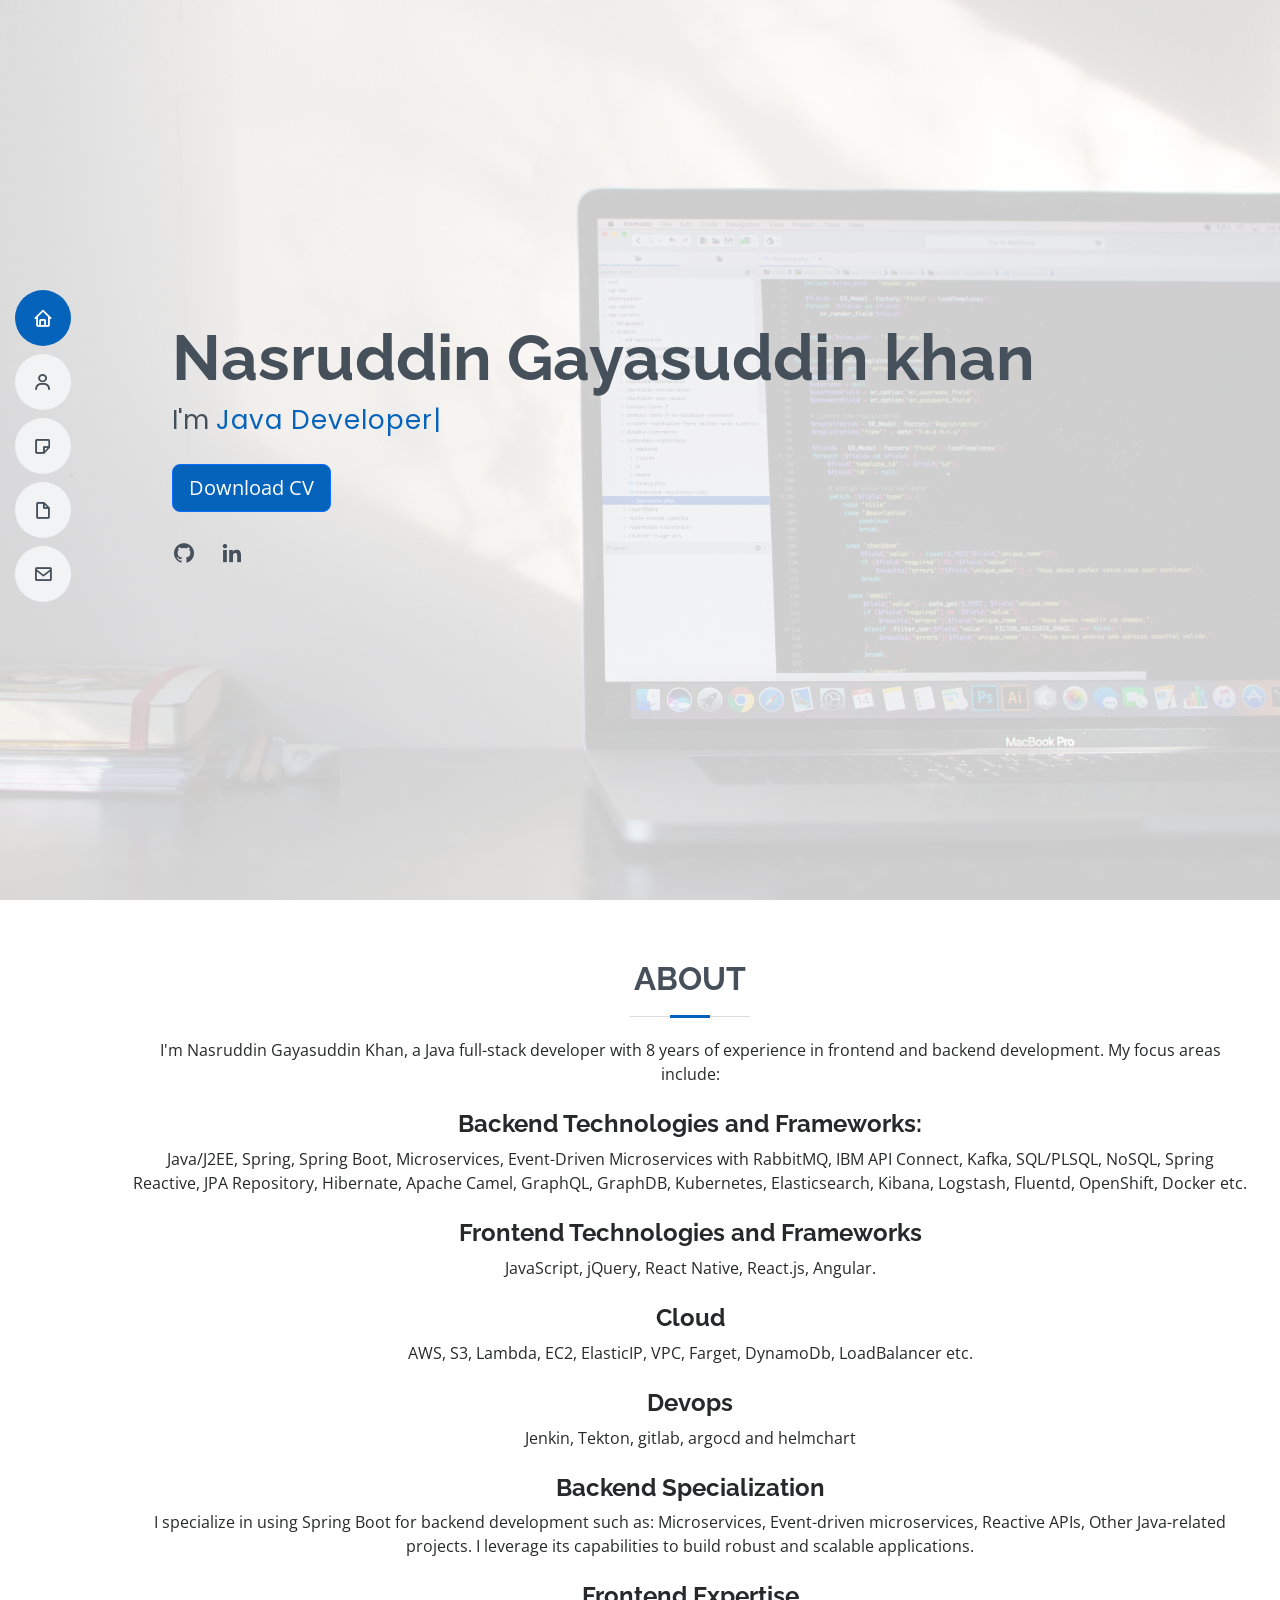
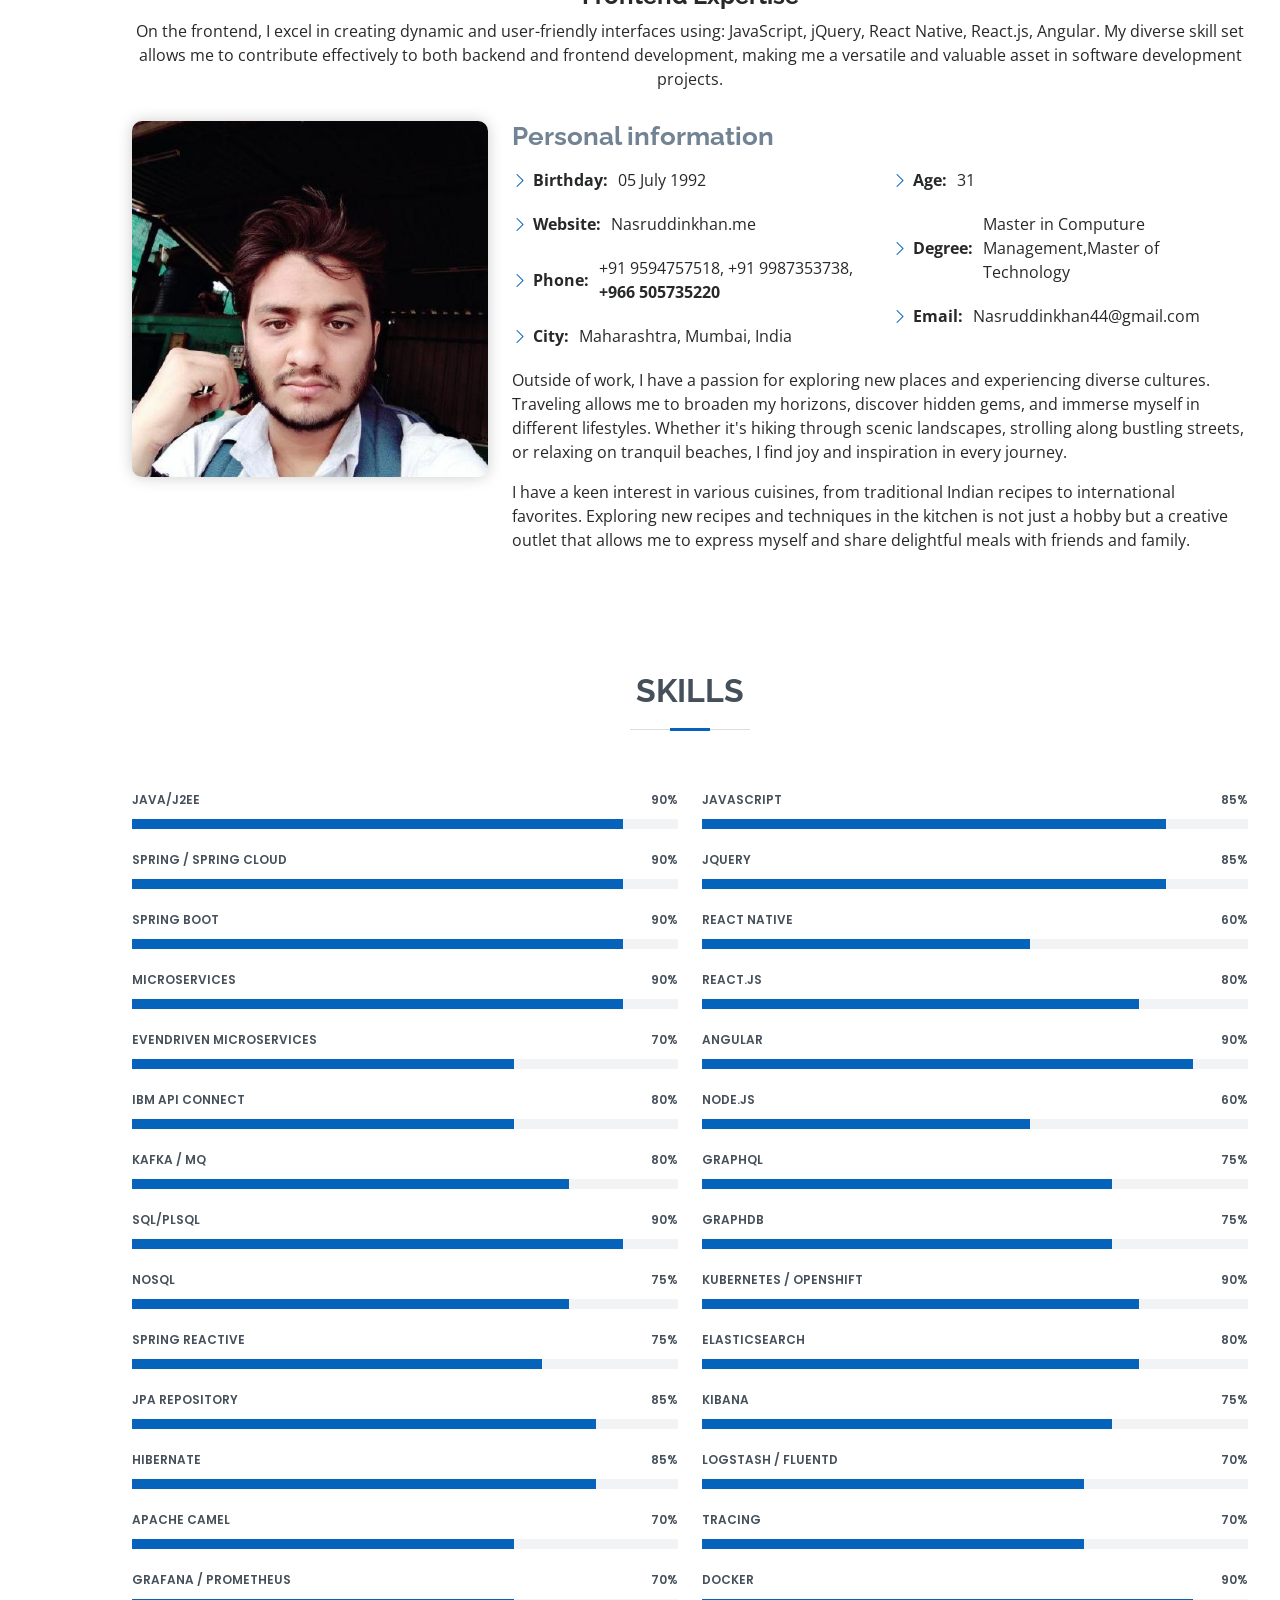
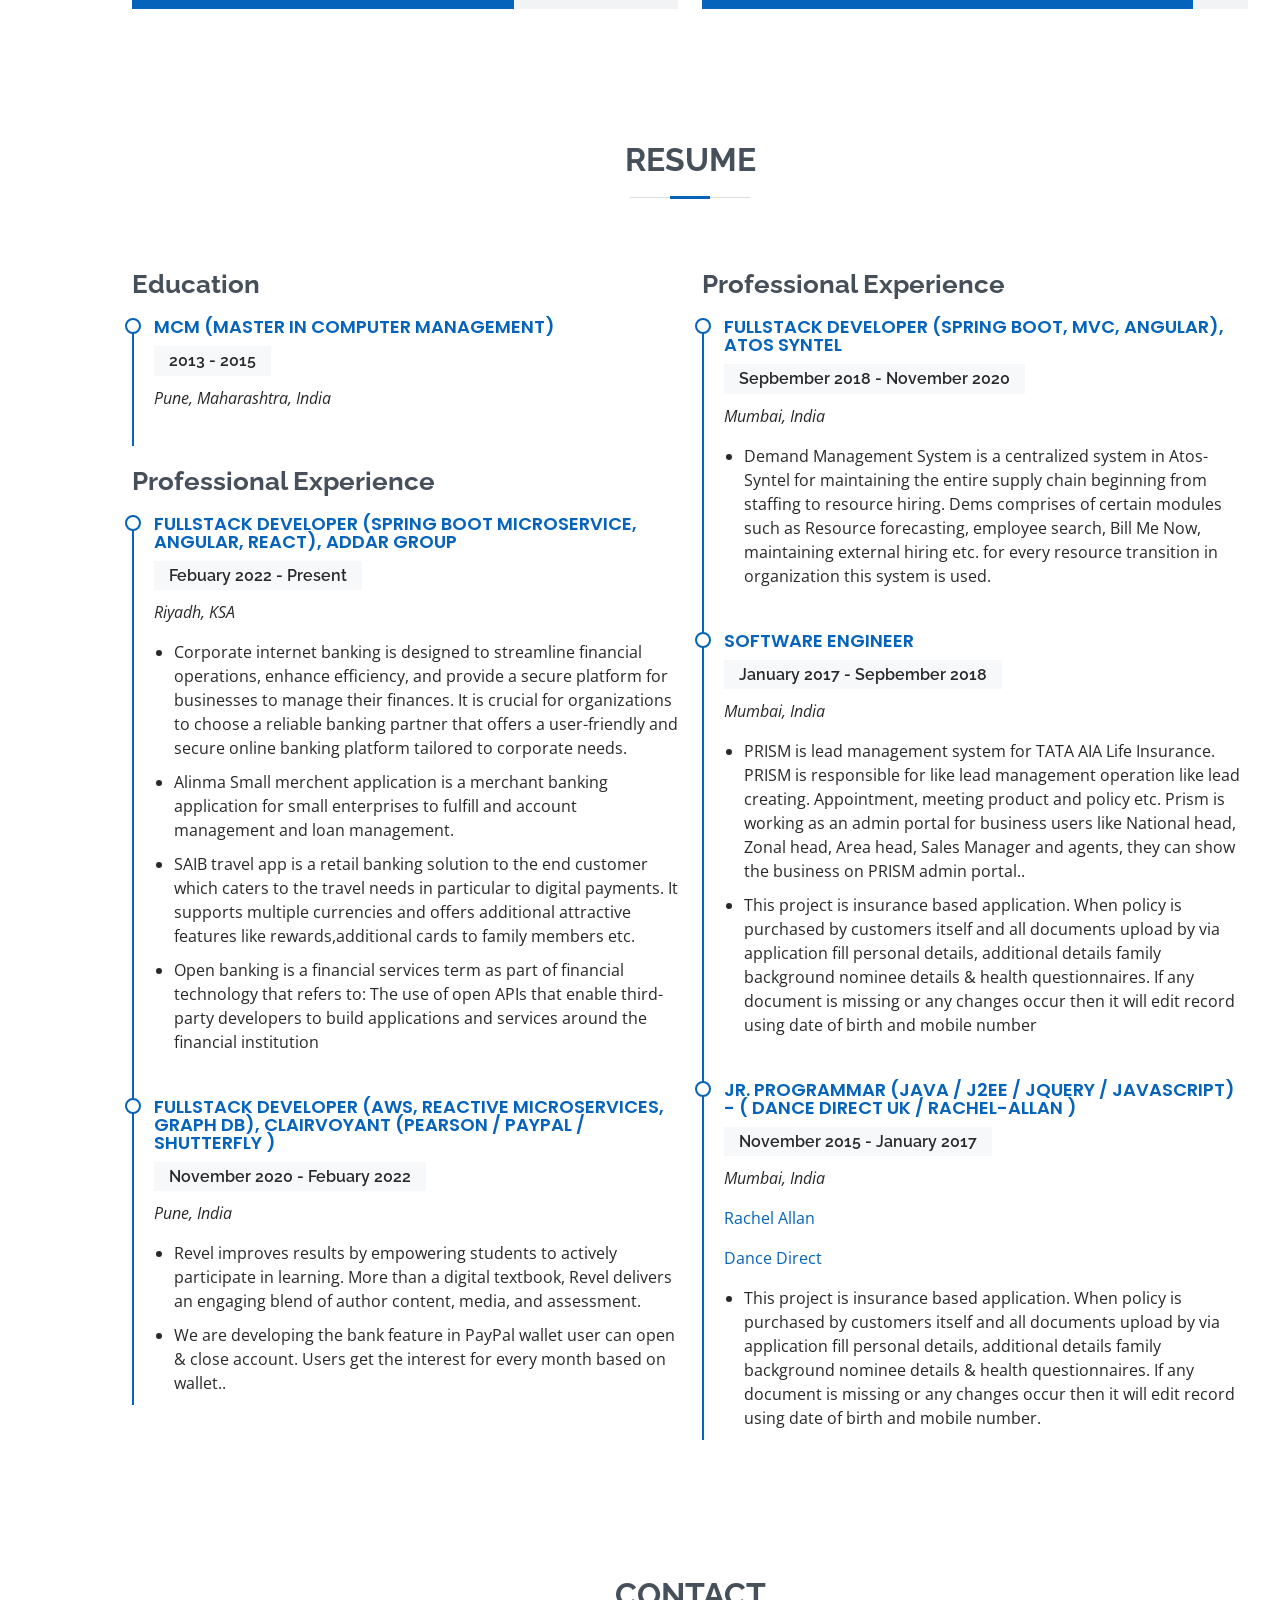
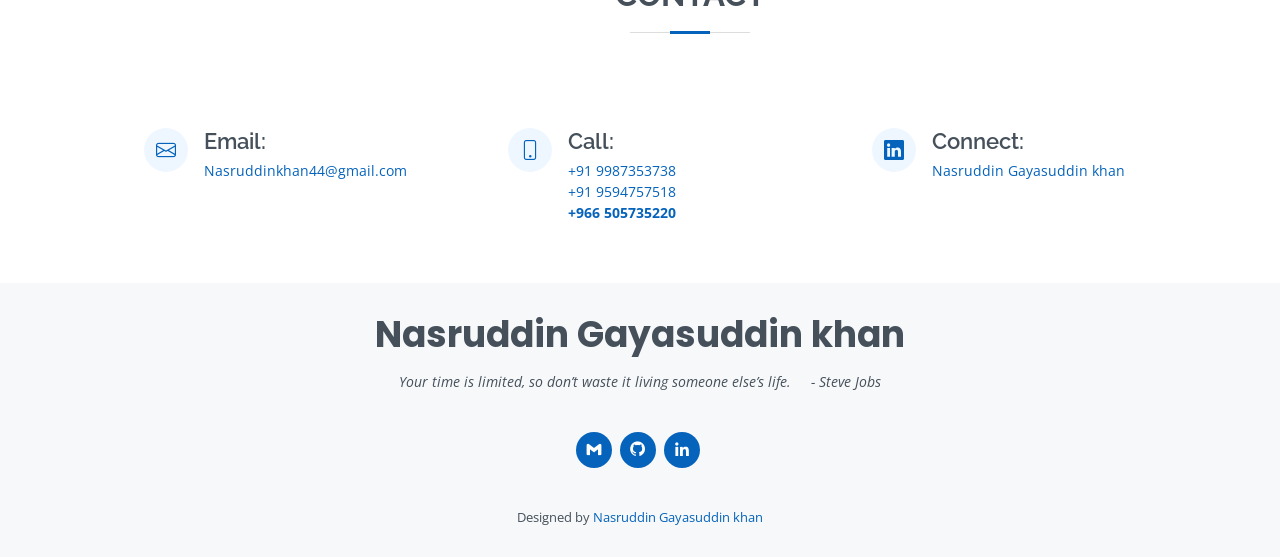
==== commit 0fa1049a: "Update index.html" ====
--- a/index.html
+++ b/index.html
@@ -650,6 +650,12 @@
                         <h4>Jr. Programmar (Java / J2ee / JQuery / Javascript) - ( Dance Direct UK / Rachel-allan )</h4>
                         <h5>November 2015 - January 2017</h5>
                         <p><em>Mumbai, India </em></p>
+                        <p>
+                           <a href="https://www.rachelallan.com">Rachel Allan</a>
+                        </p>
+                         <p>
+                           <a href="https://www.dancedirect.com">Dance Direct</a>
+                        </p>
                         <ul>
                            <li>
                               This project is insurance based application. When policy is purchased by customers 
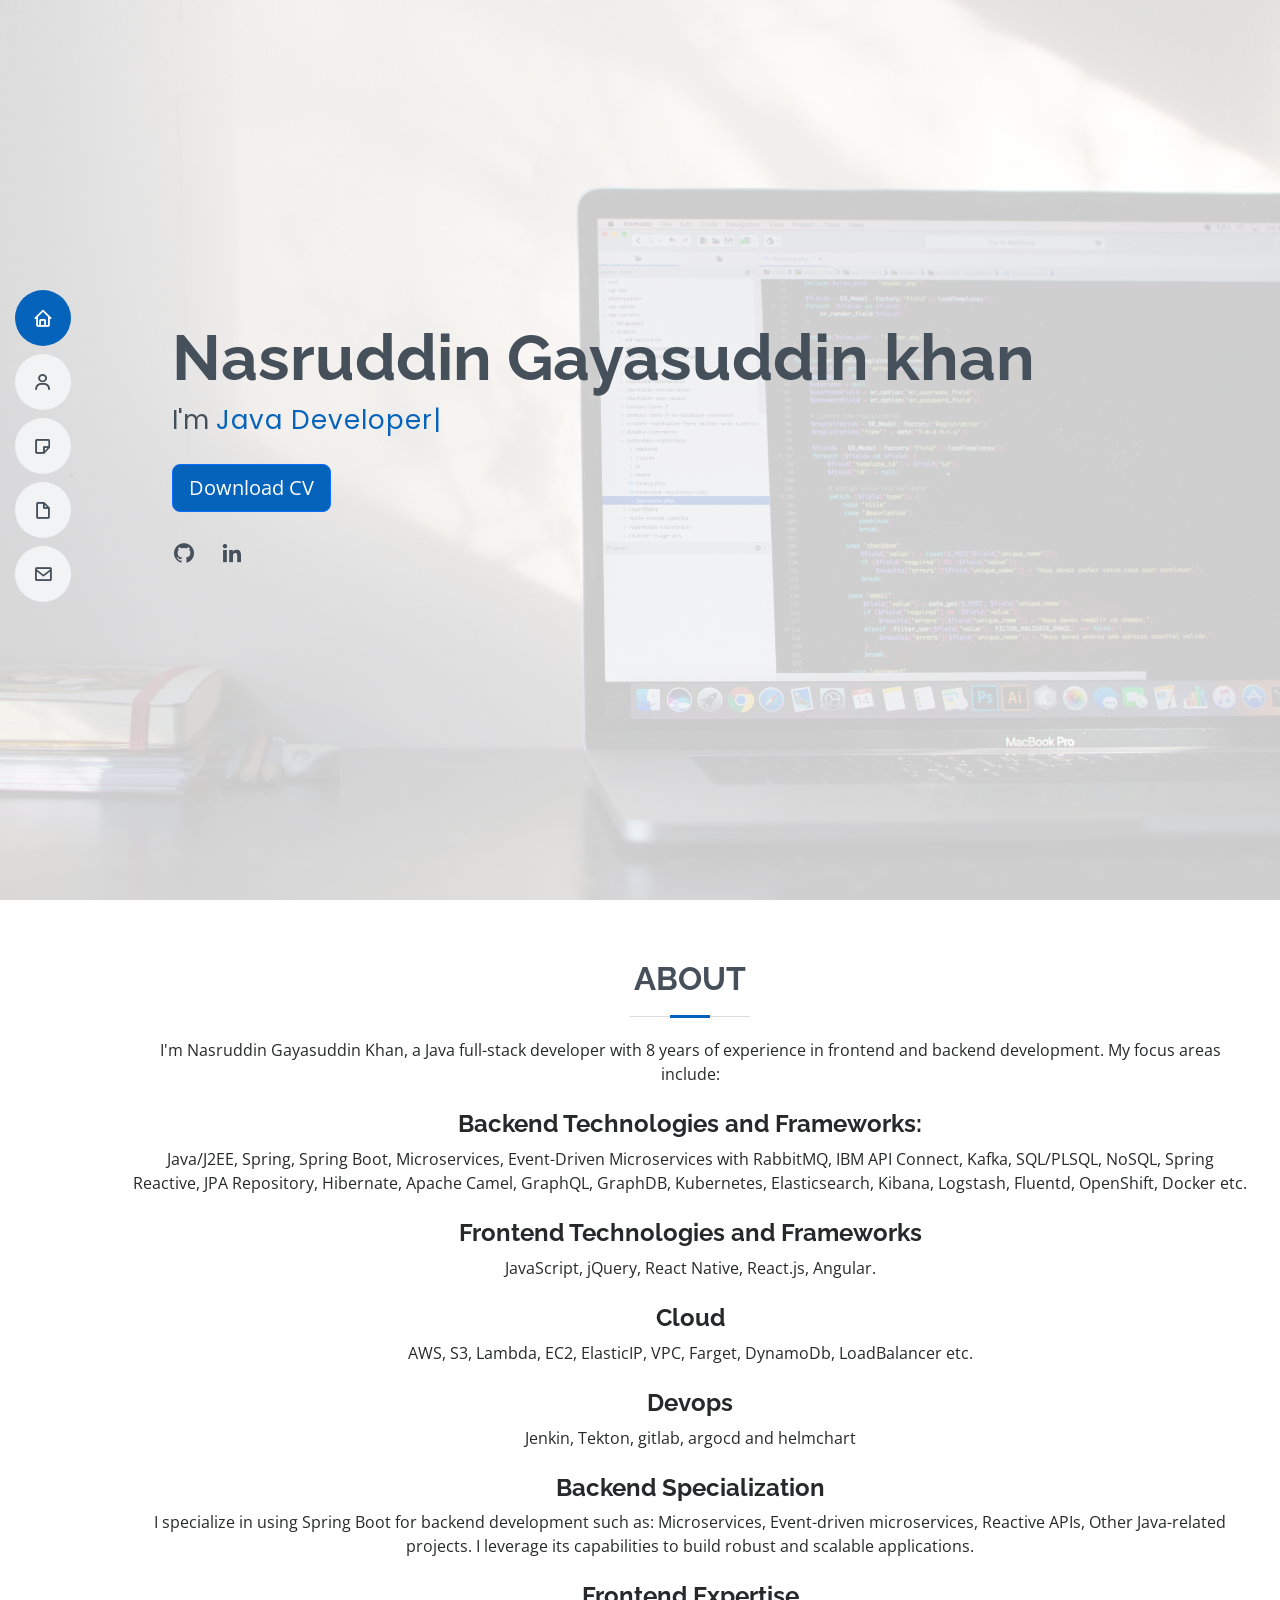
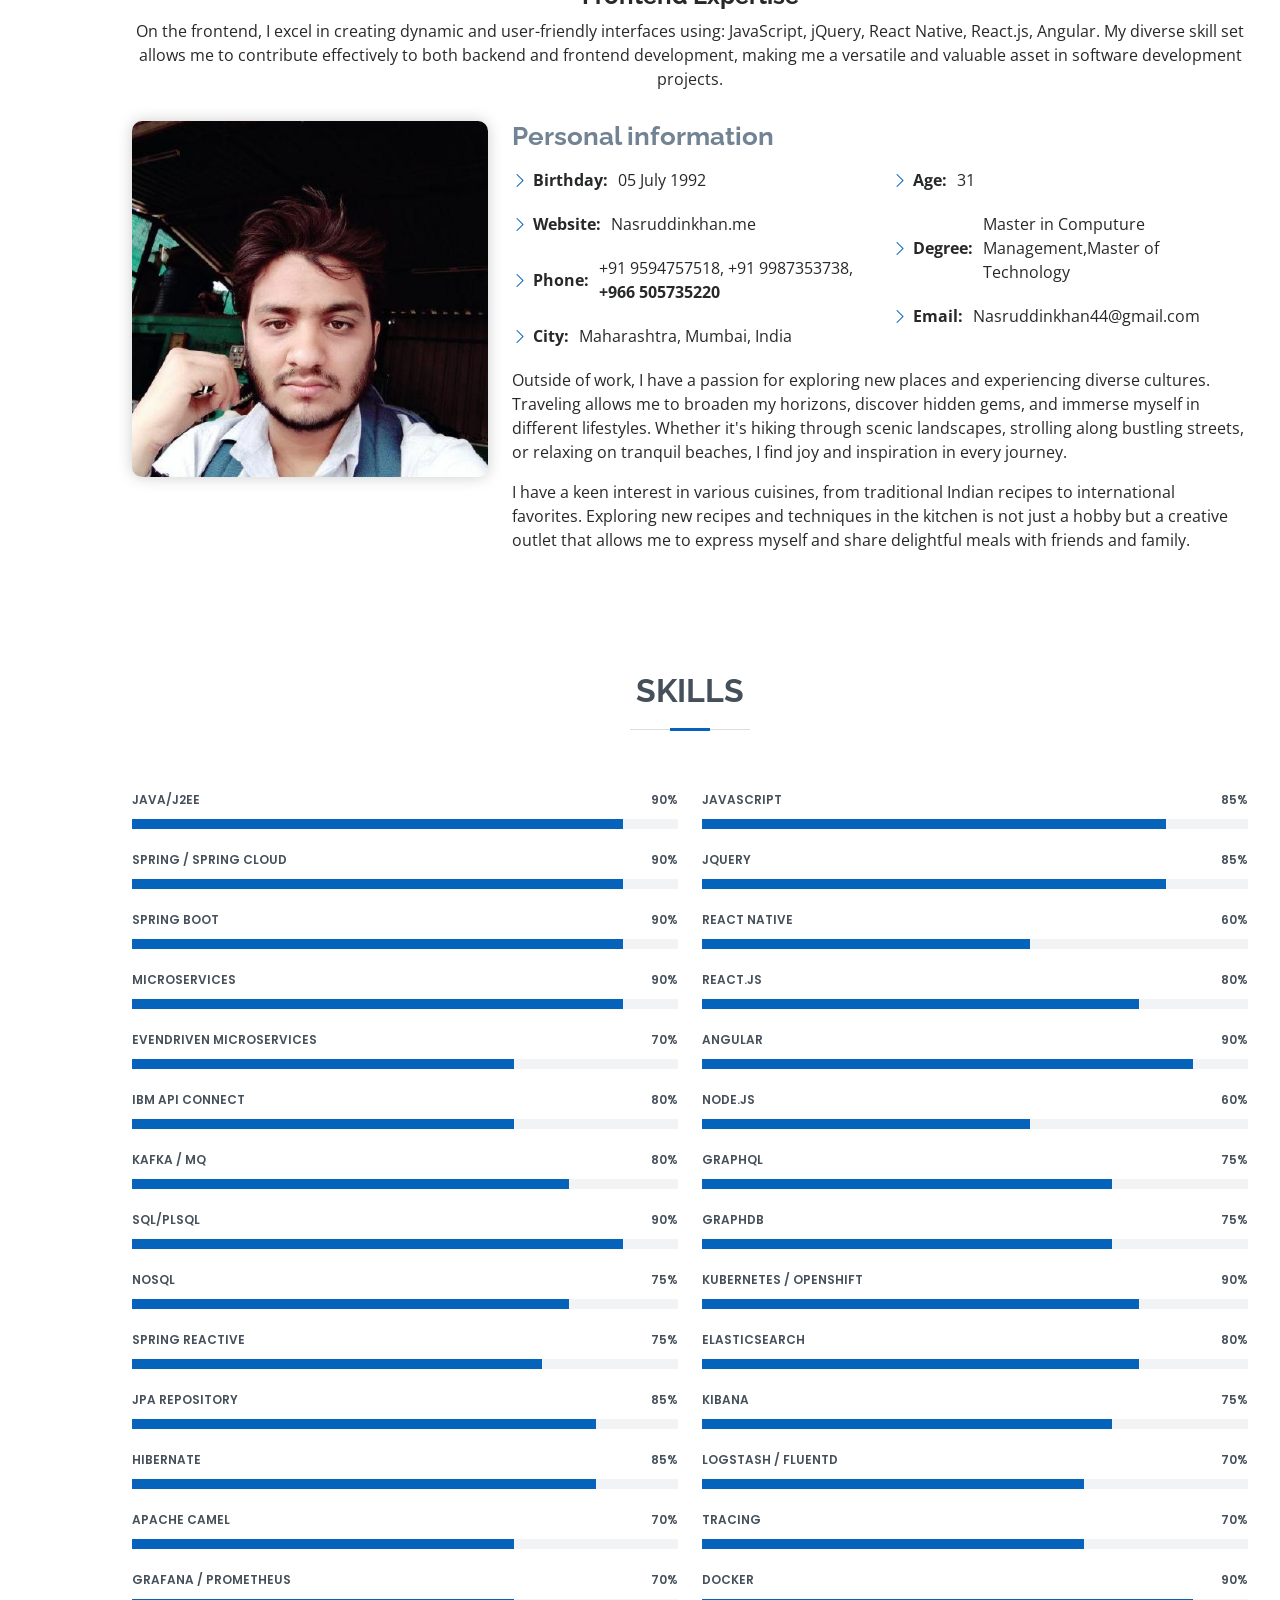
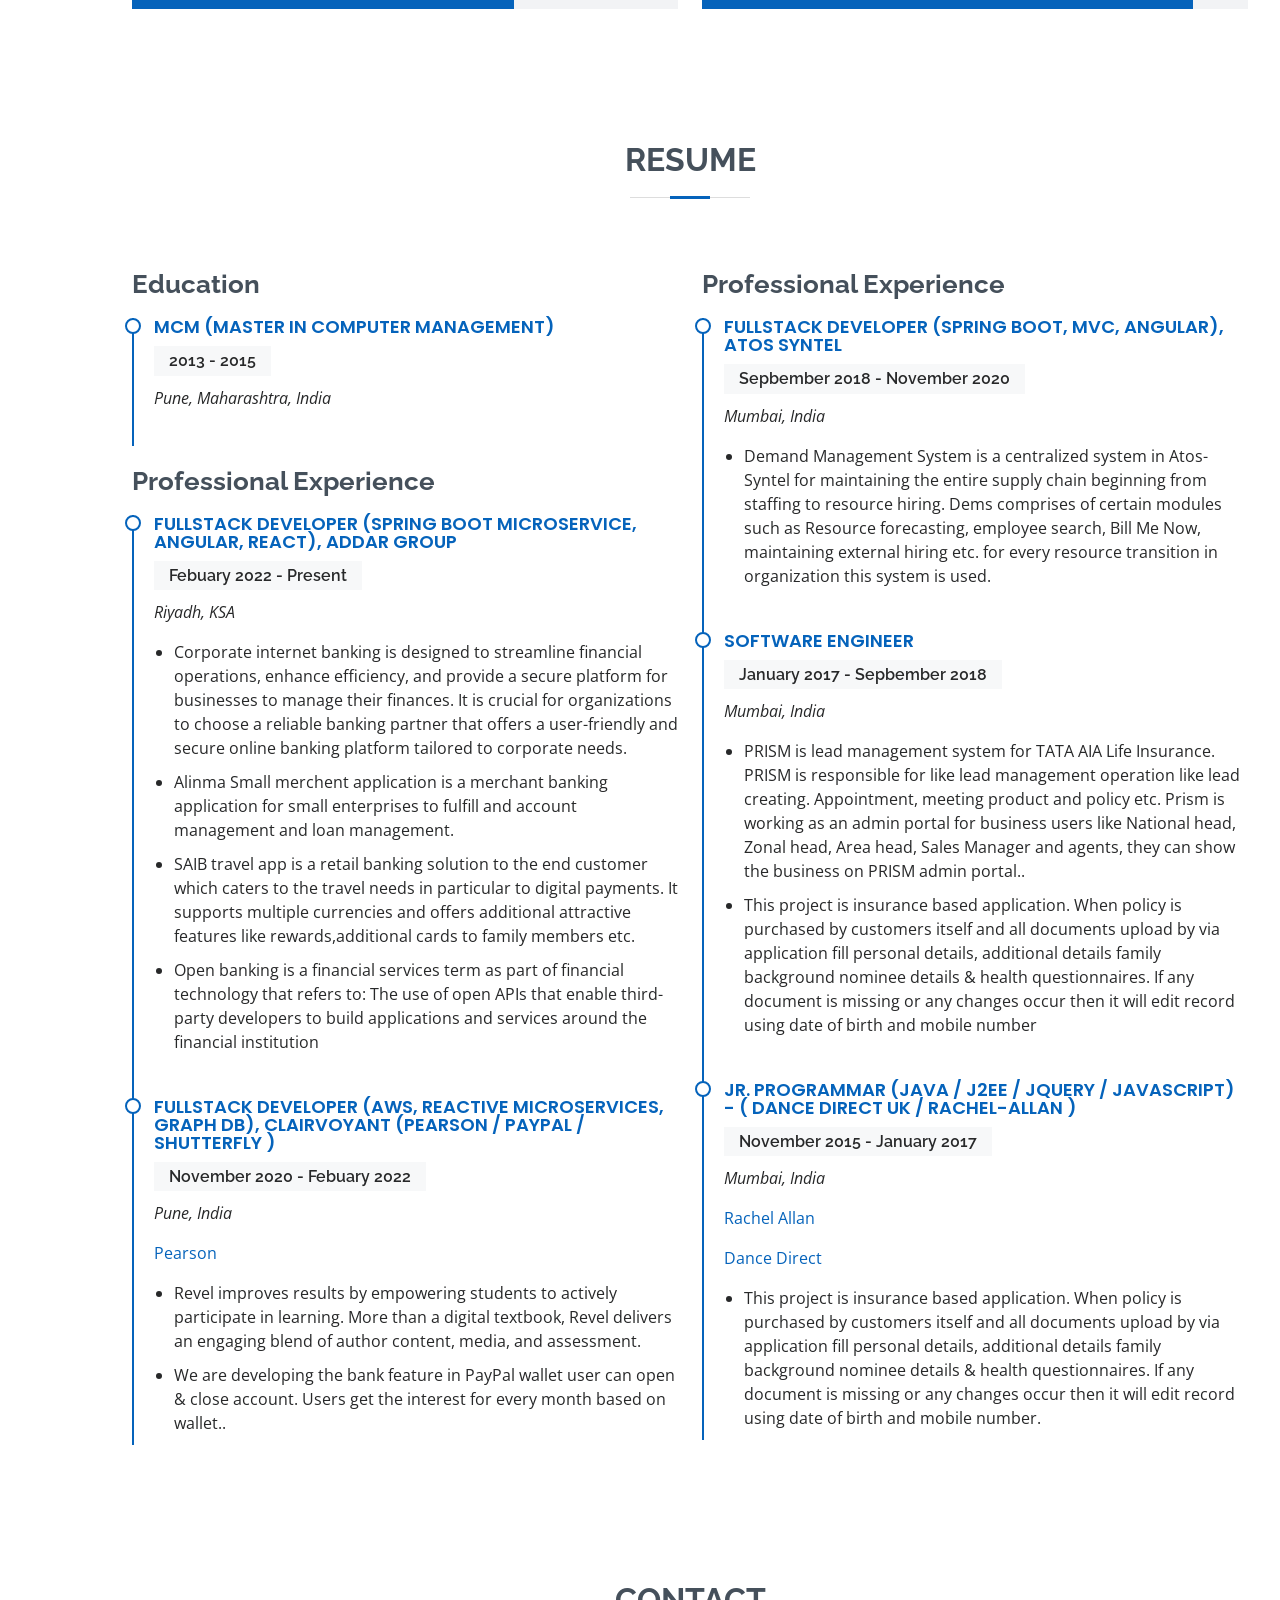
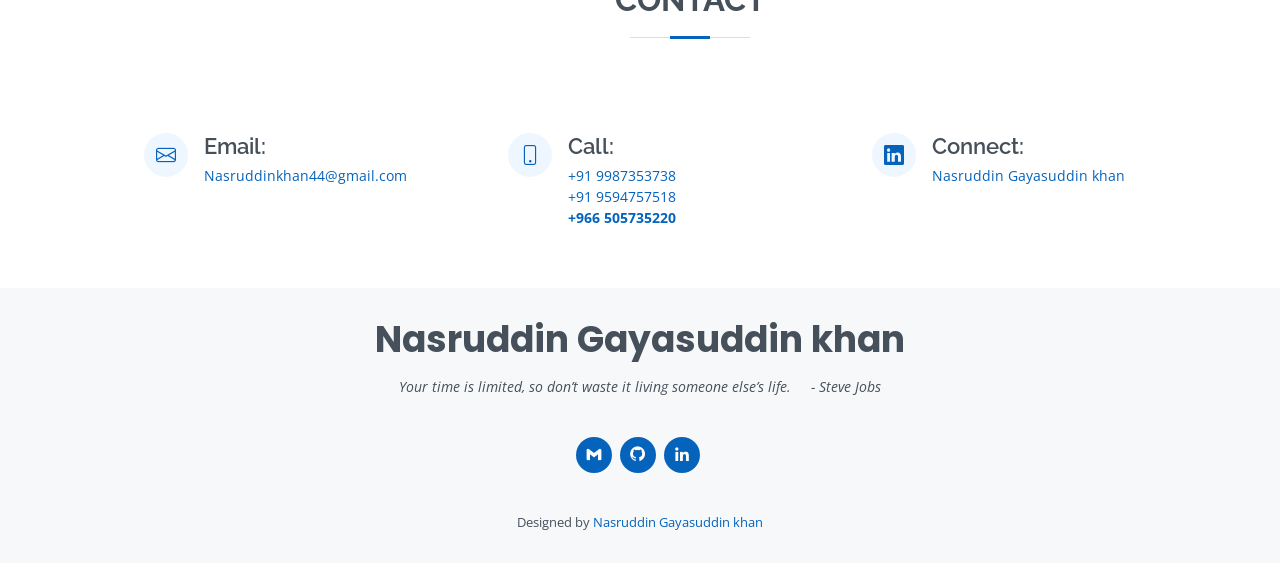
==== commit 34ea8bd7: "Update index.html" ====
--- a/index.html
+++ b/index.html
@@ -598,6 +598,9 @@
                         <h4>FullStack Developer (AWS, Reactive Microservices, Graph DB), Clairvoyant (Pearson / Paypal / Shutterfly ) </h4>
                         <h5>November 2020 - Febuary 2022</h5>
                         <p><em>Pune, India </em></p>
+                         <p>
+                           <a href="https://www.pearson.com/au/revel/index.html">Pearson</a>
+                        </p>
                         <ul>
                            <li>
                               Revel improves results by empowering students to actively participate in learning. More 
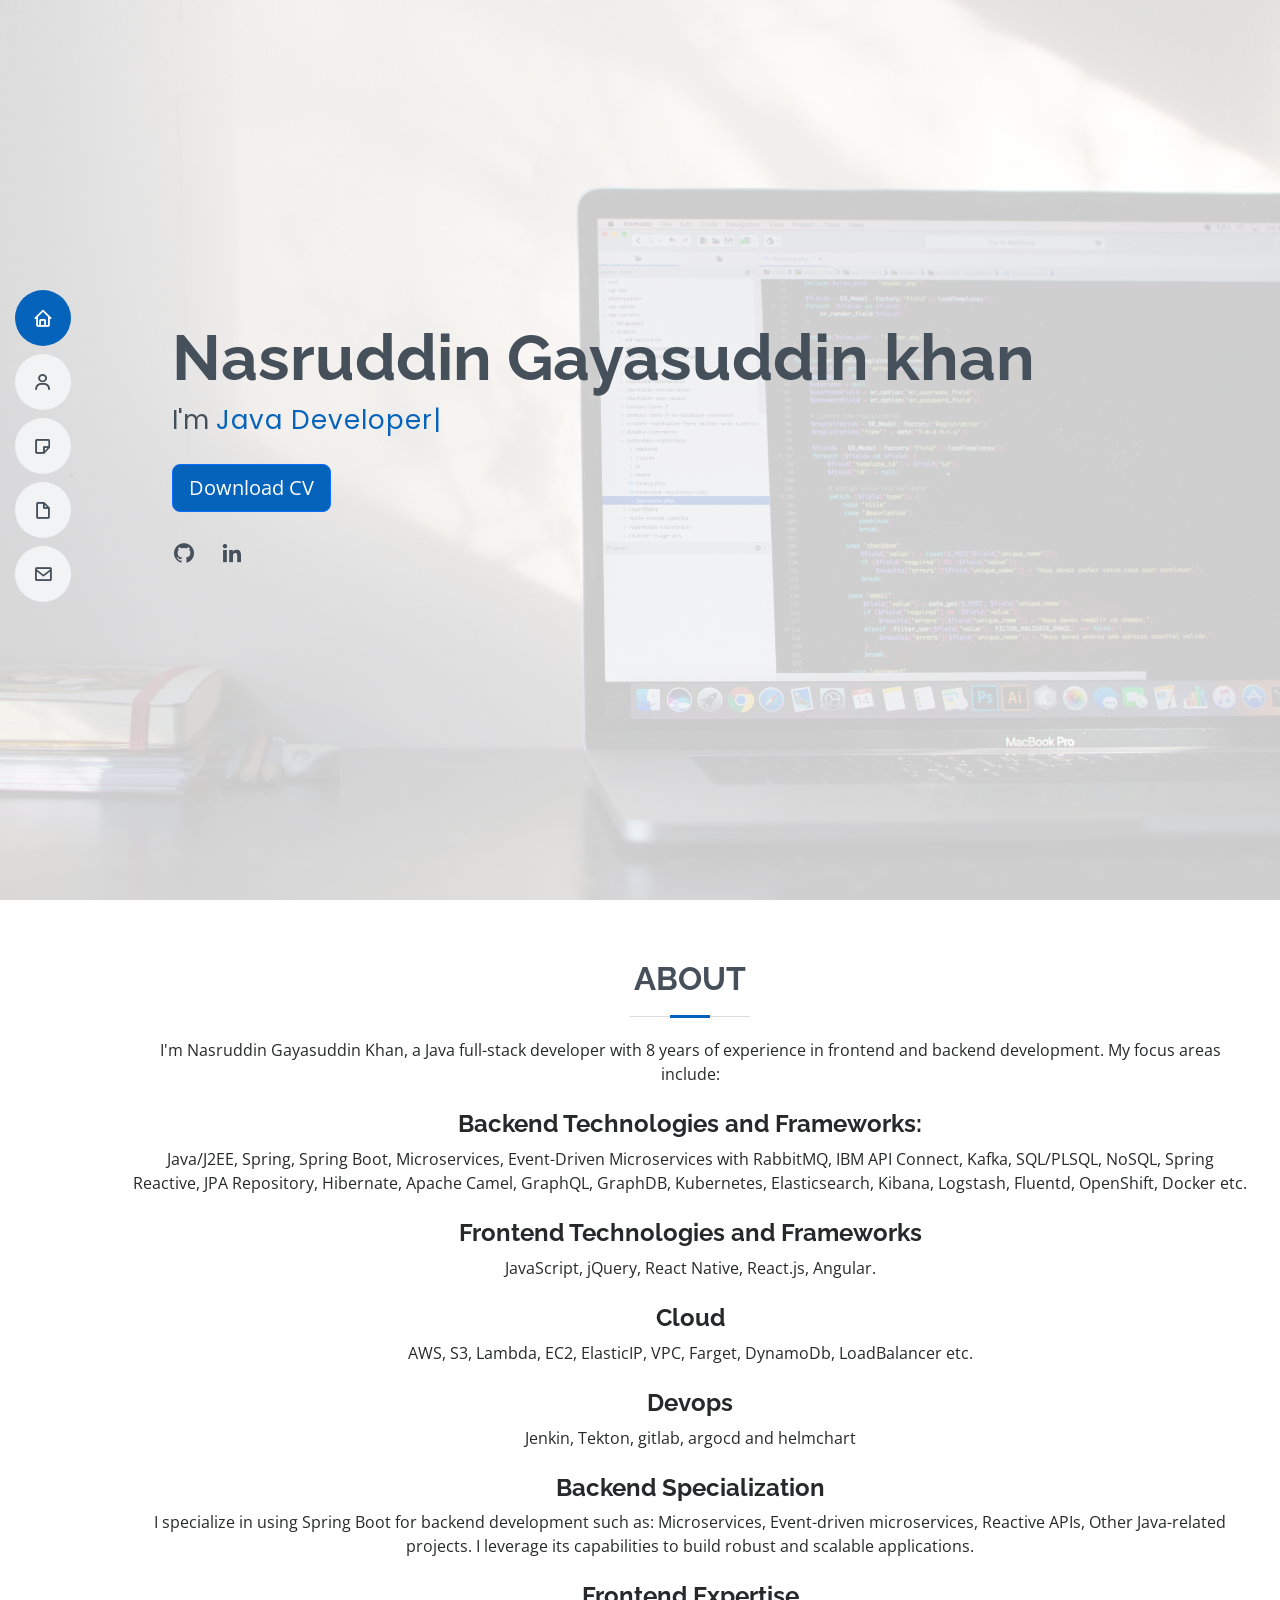
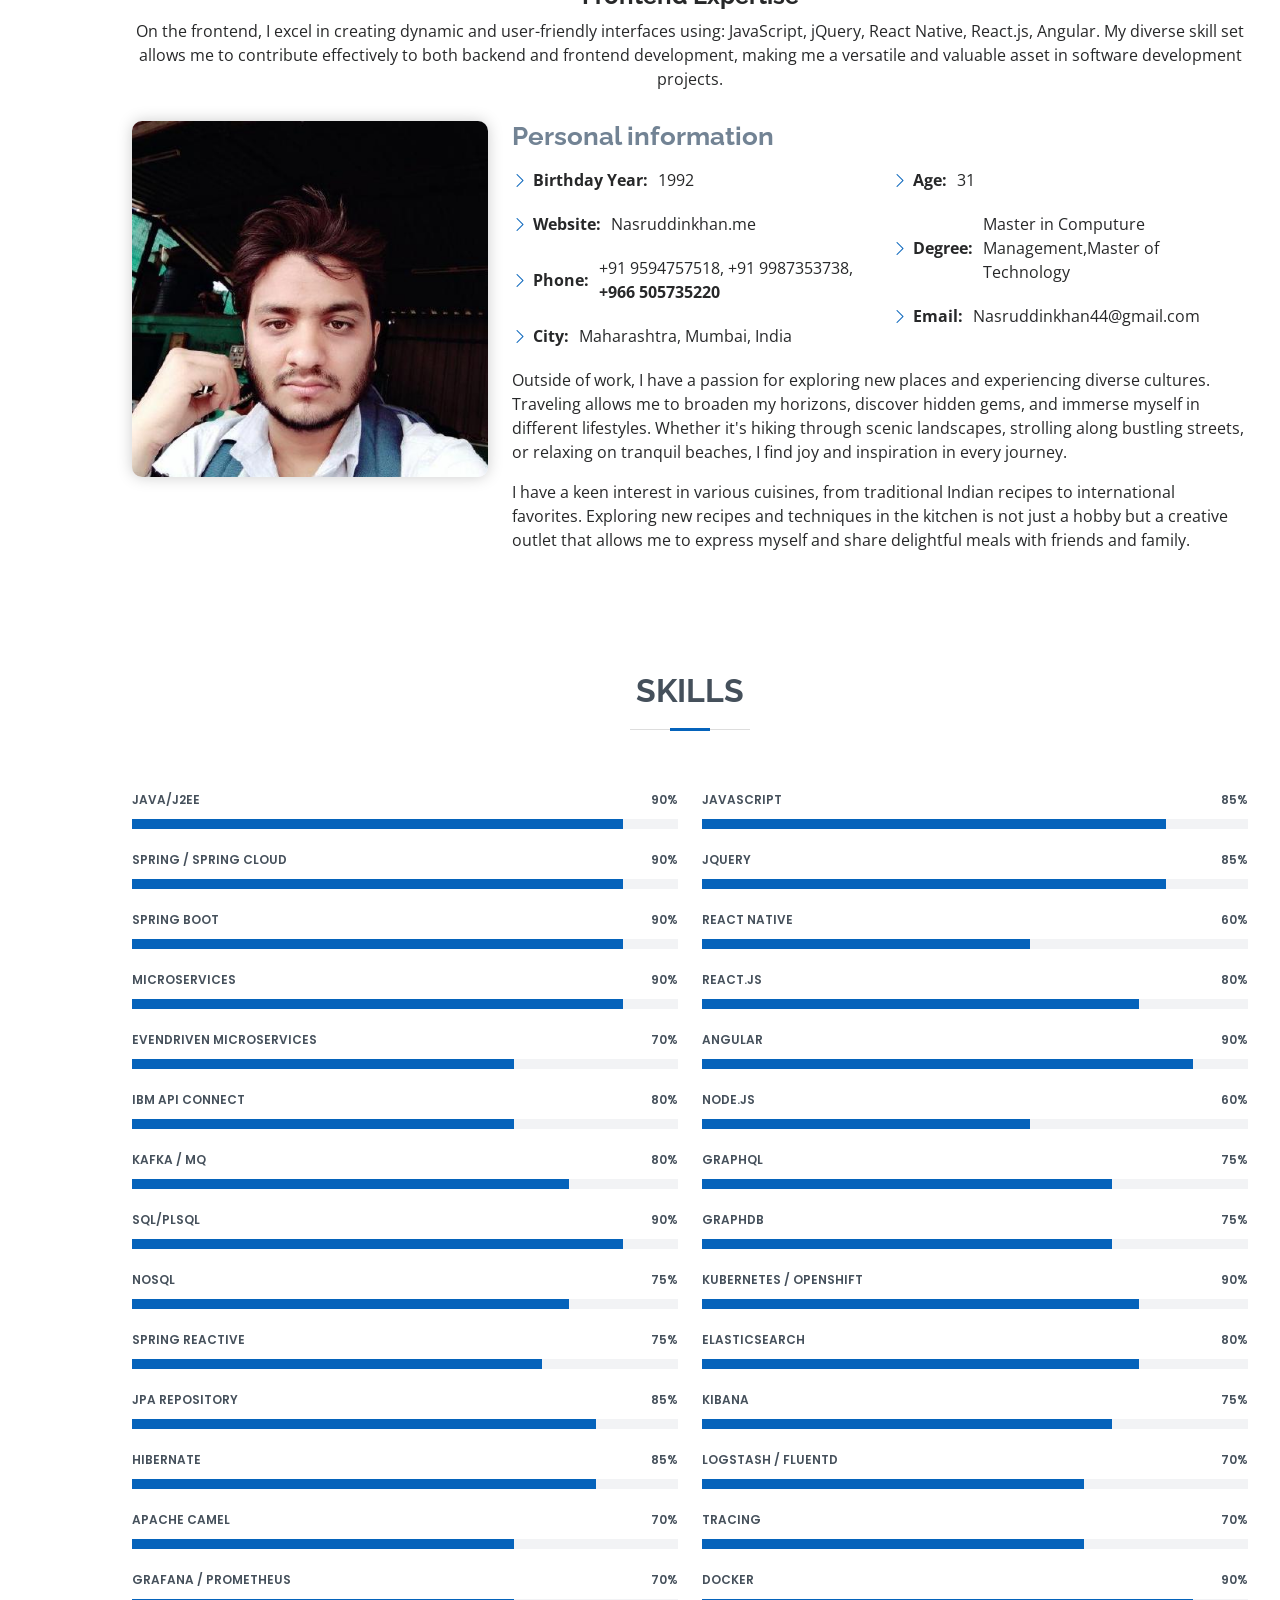
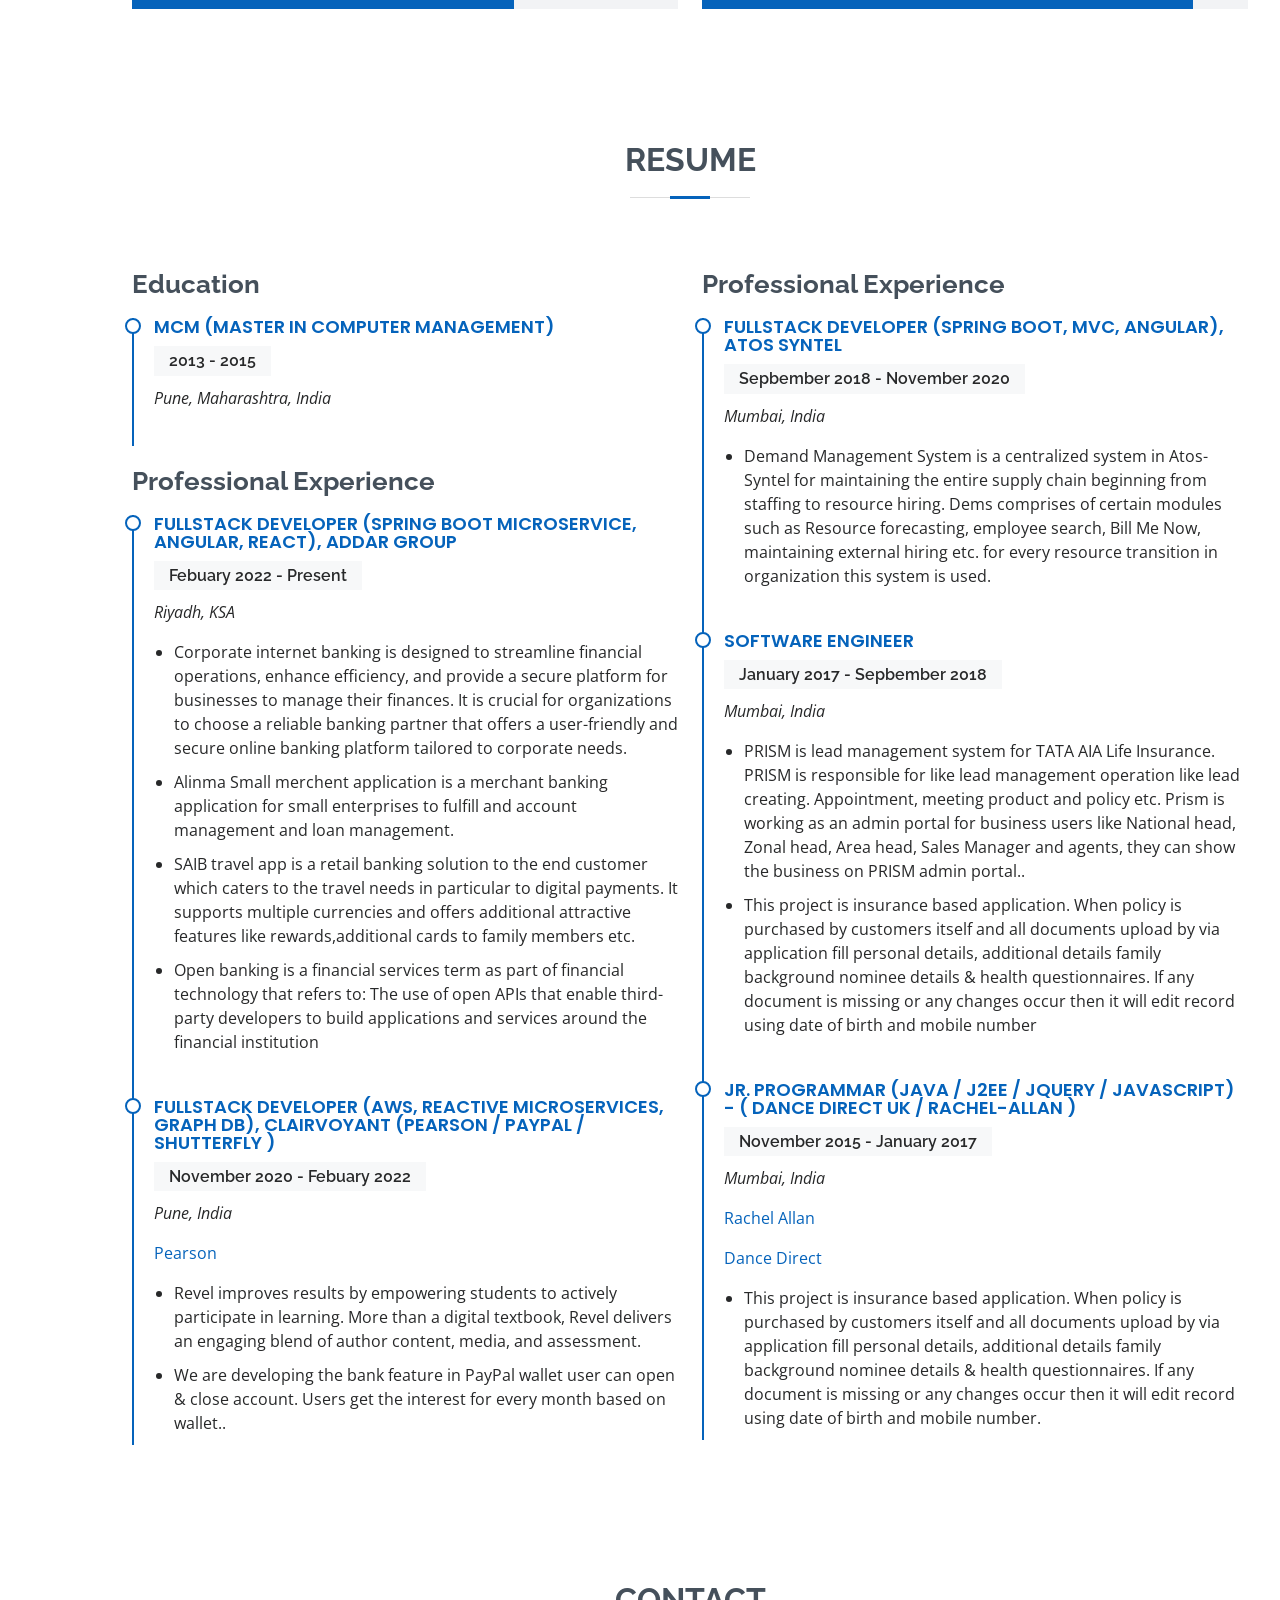
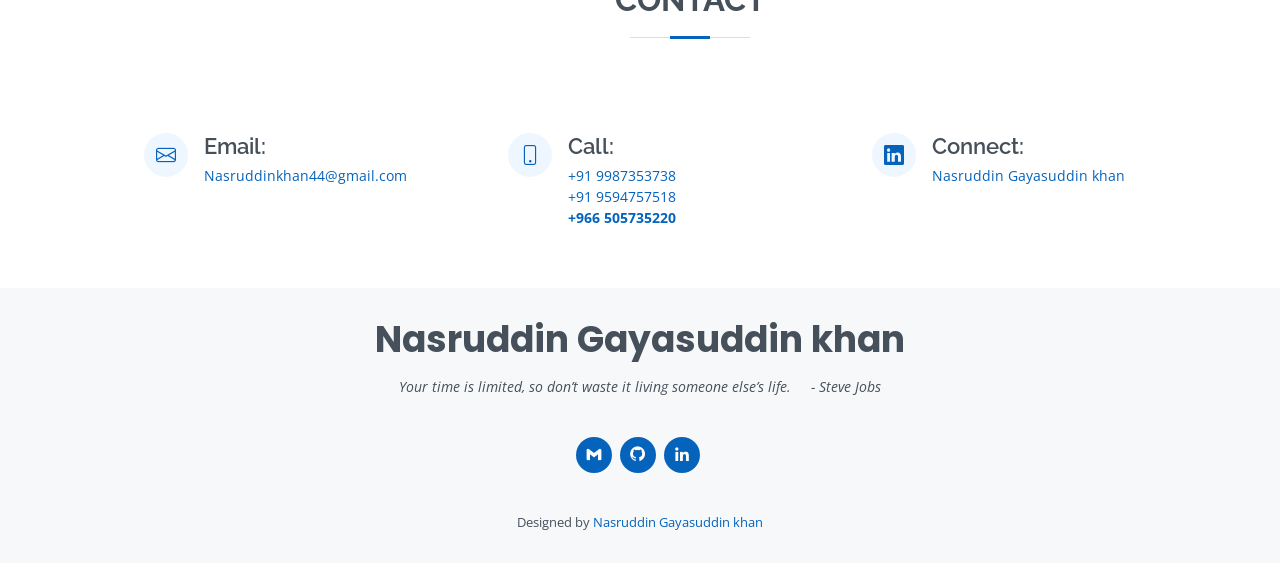
==== commit 48a4f927: "Update index.html" ====
--- a/index.html
+++ b/index.html
@@ -141,7 +141,7 @@
                            <ul>
                               <li>
                                  <i class="bi bi-chevron-right"></i>
-                                 <strong>Birthday:</strong> <span>05 July 1992</span>
+                                 <strong>Birthday Year:</strong> <span>1992</span>
                               </li>
                               <li>
                                  <i class="bi bi-chevron-right"></i>
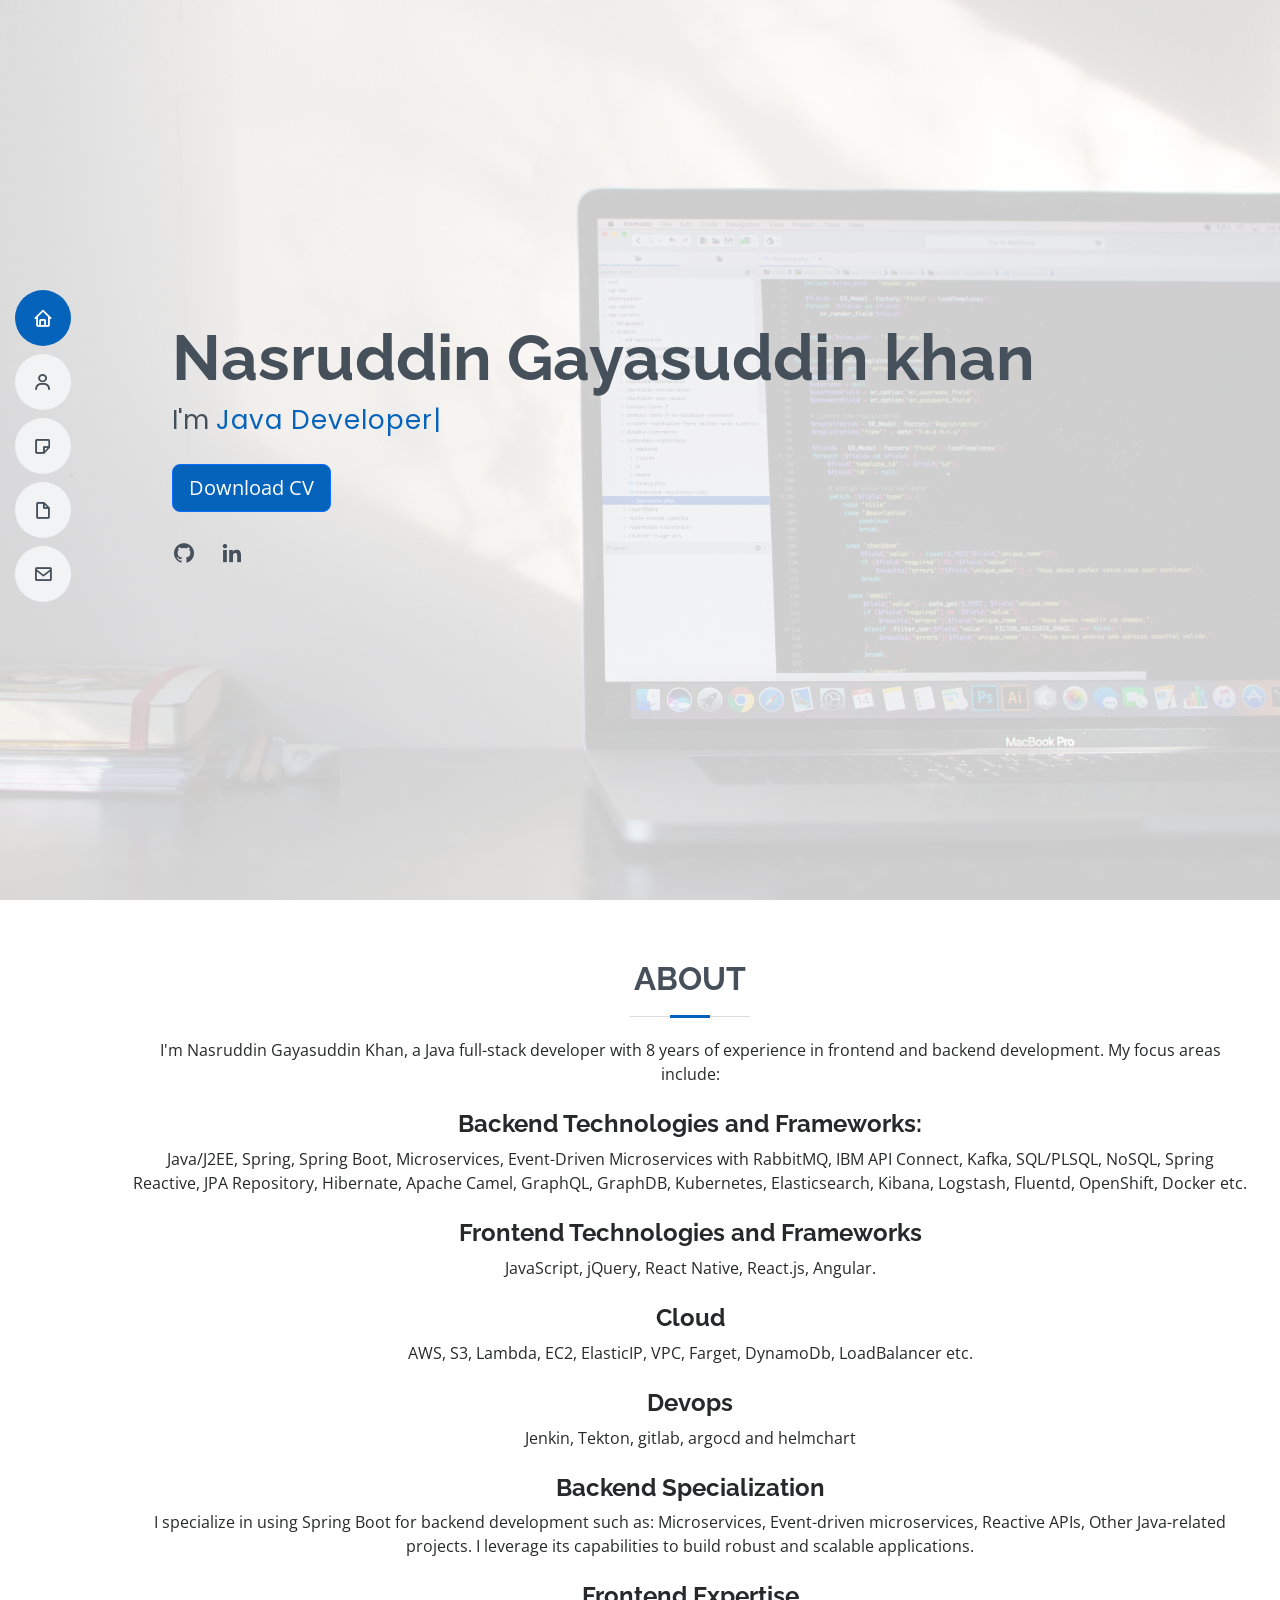
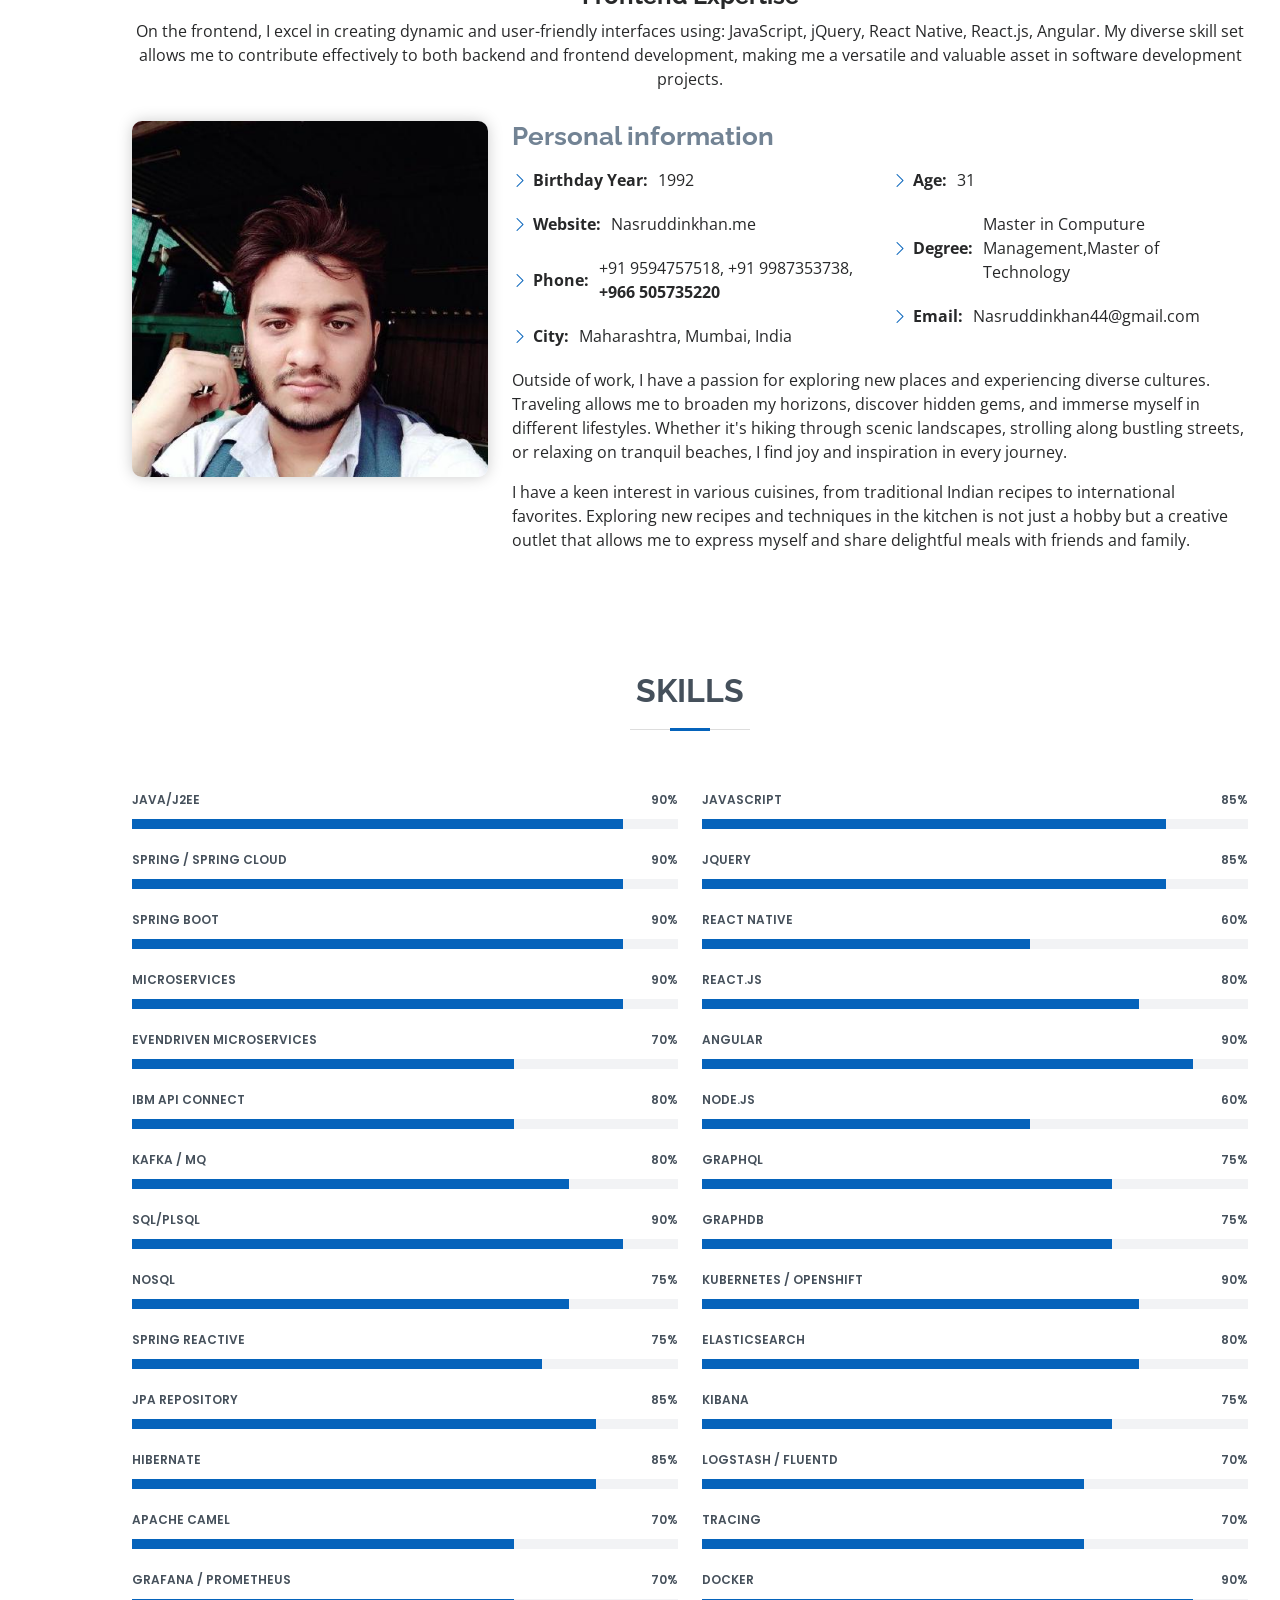
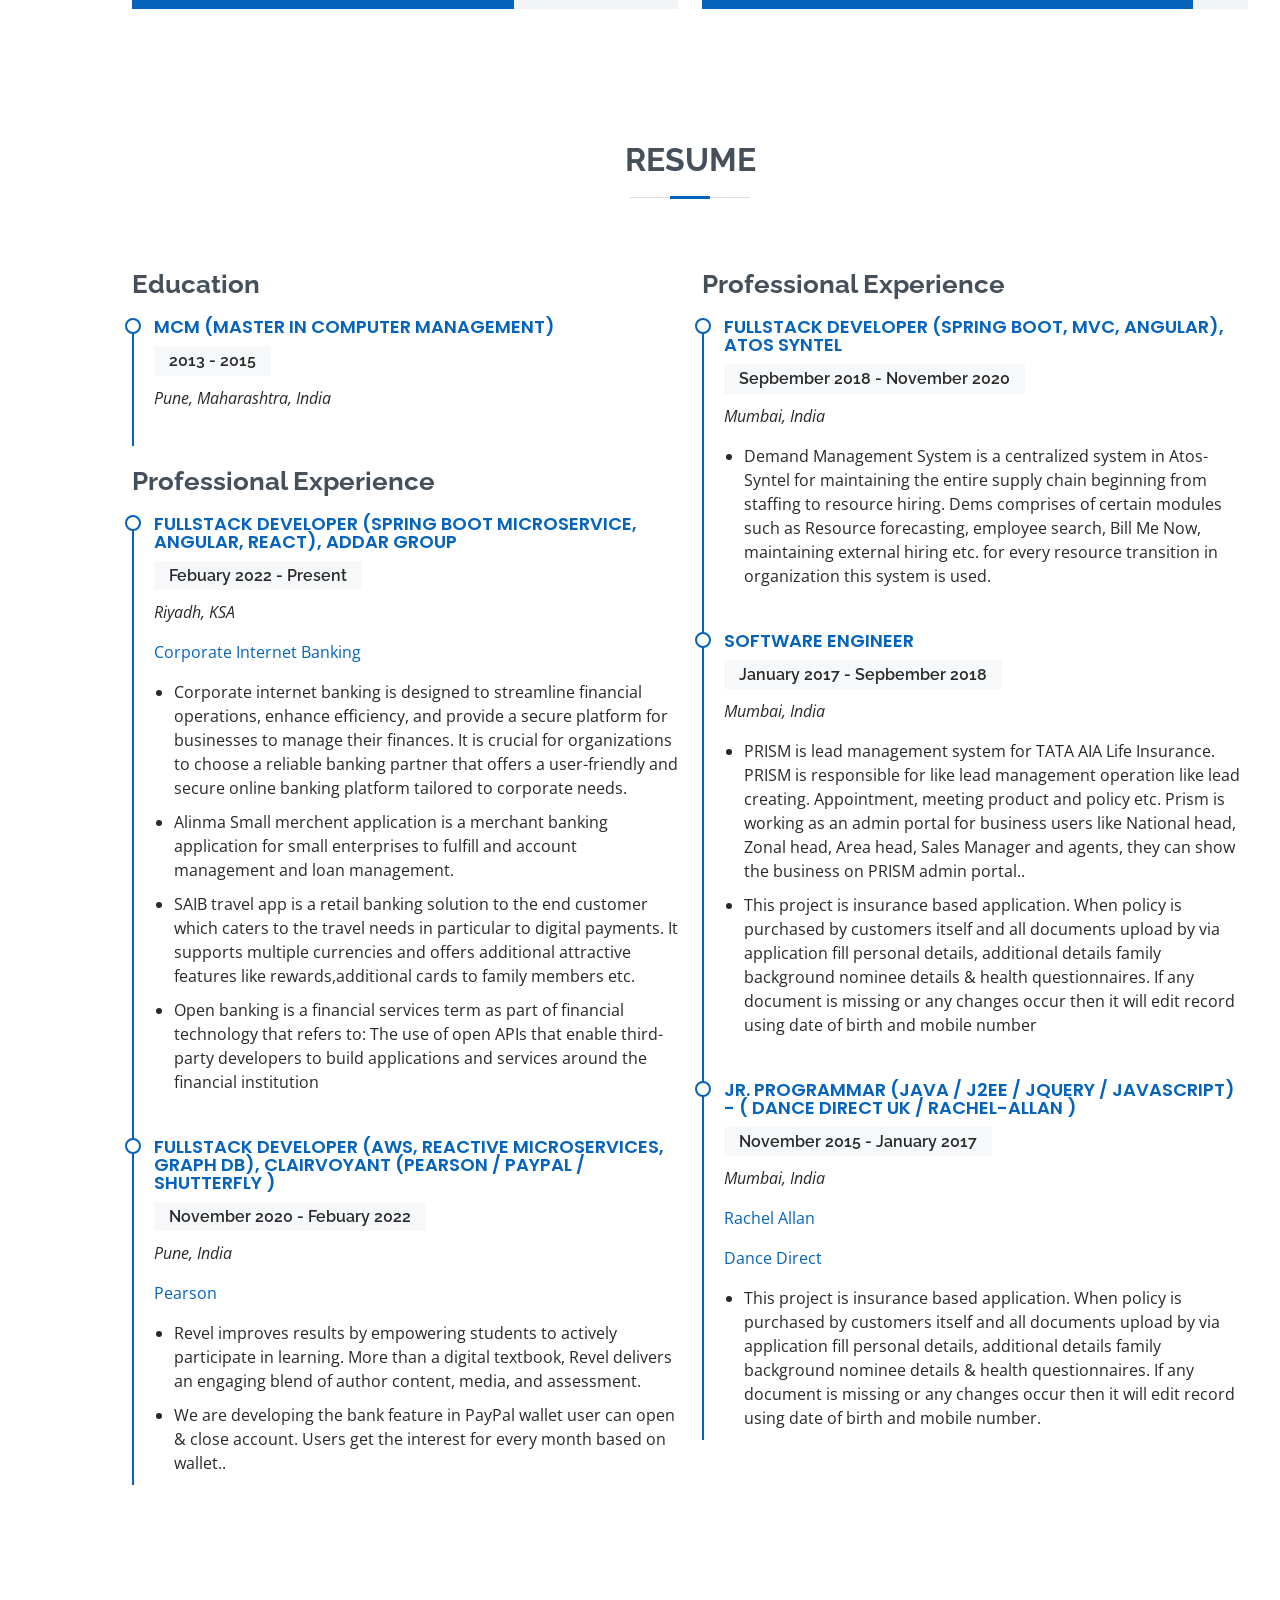
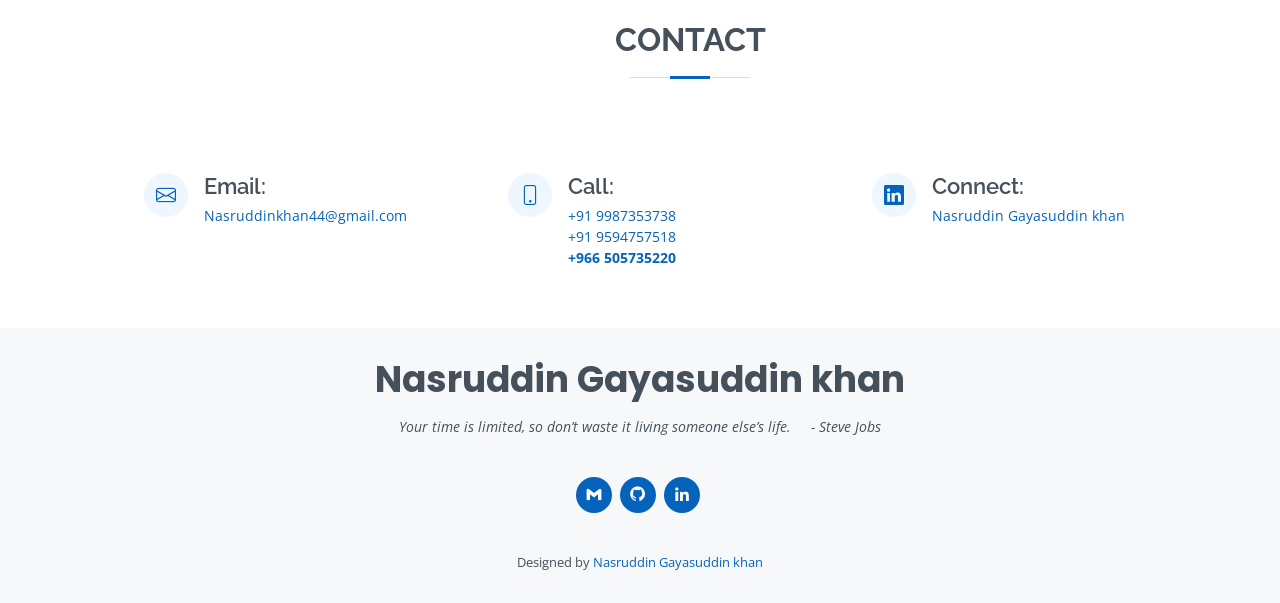
==== commit cf74fd01: "Update index.html" ====
--- a/index.html
+++ b/index.html
@@ -568,6 +568,9 @@
                         <h4>FullStack Developer (Spring boot Microservice, Angular, React), Addar Group</h4>
                         <h5>Febuary 2022 - Present</h5>
                         <p><em>Riyadh, KSA </em></p>
+                        <p>
+                           <a href="https://www.corporate.alinma.com">Corporate Internet Banking</a>
+                        </p>
                         <ul>
                            <li>
                               Corporate internet banking is designed to streamline financial operations, enhance 
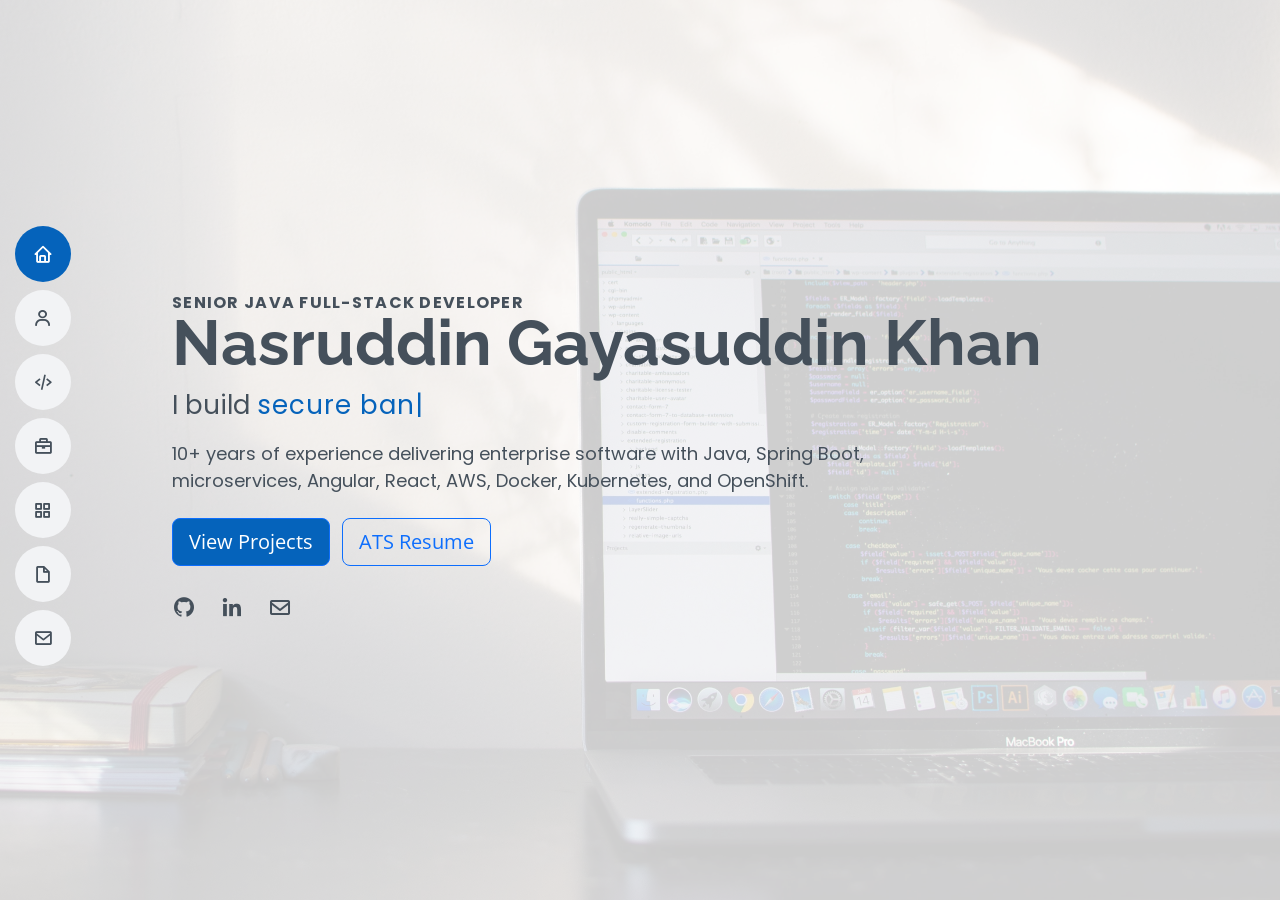
==== commit 02a1ac86: "update portpolio" ====
--- a/index.html
+++ b/index.html
@@ -1,759 +1,72 @@
 <!DOCTYPE html>
 <html lang="en">
-   <head>
-      <meta charset="utf-8" />
-      <meta content="width=device-width, initial-scale=1.0" name="viewport" />
-      <title>Nasruddin Gayasuddin khan | Full stack developer</title>
-      <meta
-         content="Nasruddin Gayasuddin khan is a full stack developer with expertise in Java, JavaScript, React Native, and Spring Boot. Explore Nasruddin khan's portfolio, skills, professional experience, and contact information on this comprehensive website"
-         name="description"
-         />
-      <meta content="" name="keywords" />
-      <!-- Favicons -->
-      <link href="assets/img/favicon.png" rel="icon" />
-      <link href="assets/img/apple-touch-icon.png" rel="apple-touch-icon" />
-      <!-- Google Fonts -->
-      <link
-         href="https://fonts.googleapis.com/css?family=Open+Sans:300,300i,400,400i,600,600i,700,700i|Raleway:300,300i,400,400i,500,500i,600,600i,700,700i|Poppins:300,300i,400,400i,500,500i,600,600i,700,700i"
-         rel="stylesheet"
-         />
-      <!-- Vendor CSS Files -->
-      <link href="assets/vendor/bootstrap.css" rel="stylesheet" />
-      <link href="assets/vendor/aos.css" rel="stylesheet" />
-      <link href="assets/vendor/bootstrap-icons.css" rel="stylesheet" />
-      <link href="assets/vendor/boxicons/css/boxicons.min.css" rel="stylesheet" />
-      <!-- Template Main CSS File -->
-      <link href="assets/css/style.css" rel="stylesheet" />
-   </head>
-   <body>
-      <!-- ======= Mobile nav toggle button ======= -->
-      <!-- <button type="button" class="mobile-nav-toggle d-xl-none"><i class="bi bi-list mobile-nav-toggle"></i></button> -->
-      <i class="bi bi-list mobile-nav-toggle d-lg-none"></i>
-      <!-- ======= Header ======= -->
-      <header id="header" class="d-flex flex-column justify-content-center">
-         <nav id="navbar" class="navbar nav-menu">
-            <ul>
-               <li>
-                  <a href="#hero" class="nav-link scrollto active"
-                     ><i class="bx bx-home"></i> <span>Home</span></a
-                     >
-               </li>
-               <li>
-                  <a href="#about" class="nav-link scrollto"
-                     ><i class="bx bx-user"></i> <span>About</span></a
-                     >
-               </li>
-               <li>
-                  <a href="#skills" class="nav-link scrollto"
-                     ><i class="bx bx-note"></i> <span>Skills</span></a
-                     >
-               </li>
-               <li>
-                  <a href="#resume" class="nav-link scrollto"
-                     ><i class="bx bx-file-blank"></i> <span>Resume</span></a
-                     >
-               </li>
-               <li>
-                  <a href="#contact" class="nav-link scrollto"
-                     ><i class="bx bx-envelope"></i> <span>Contact</span></a
-                     >
-               </li>
-            </ul>
-         </nav>
-         <!-- .nav-menu -->
-      </header>
-      <!-- End Header -->
-      <!-- ======= Hero Section ======= -->
+  <head>
+    <meta charset="utf-8" />
+    <meta name="viewport" content="width=device-width, initial-scale=1" />
+    <title>Nasruddin Gayasuddin Khan | Senior Java Full-Stack Developer</title>
+    <meta name="description" content="Portfolio of Nasruddin Gayasuddin Khan, a Senior Java Full-Stack Developer in Riyadh with 10+ years of experience in Spring Boot, microservices, banking, Angular, React, AWS, and OpenShift." />
+    <meta name="author" content="Nasruddin Gayasuddin Khan" />
+    <link rel="canonical" href="https://nasruddinkhan.github.io/" />
+    <link href="https://fonts.googleapis.com/css?family=Open+Sans:300,400,600,700|Raleway:400,500,600,700|Poppins:400,500,600,700" rel="stylesheet" />
+    <link href="assets/vendor/bootstrap.css?v=5.3.3" rel="stylesheet" />
+    <link href="assets/vendor/aos.css?v=2.3.4" rel="stylesheet" />
+    <link href="assets/vendor/bootstrap-icons.css?v=1.11.3" rel="stylesheet" />
+    <link href="assets/vendor/boxicons/css/boxicons.min.css?v=2.1.4" rel="stylesheet" />
+    <link href="assets/css/style.css?v=20260605" rel="stylesheet" />
+    <script type="application/ld+json">
+      {
+        "@context": "https://schema.org",
+        "@type": "Person",
+        "name": "Nasruddin Gayasuddin Khan",
+        "url": "https://nasruddinkhan.github.io/",
+        "jobTitle": "Senior Java Full-Stack Developer",
+        "email": "mailto:nasruddinkhan44@gmail.com",
+        "sameAs": [
+          "https://github.com/Nasruddinkhan",
+          "https://www.linkedin.com/in/nasruddin-khan-6710b3a4/"
+        ]
+      }
+    </script>
+  </head>
+  <body>
+    <i class="bi bi-list mobile-nav-toggle d-lg-none" aria-label="Open navigation"></i>
+    <header id="header" class="d-flex flex-column justify-content-center">
+      <nav id="navbar" class="navbar nav-menu" aria-label="Primary navigation">
+        <ul>
+          <li><a href="index.html" class="nav-link active"><i class="bx bx-home"></i><span>Home</span></a></li>
+          <li><a href="about.html" class="nav-link"><i class="bx bx-user"></i><span>About</span></a></li>
+          <li><a href="skills.html" class="nav-link"><i class="bx bx-code-alt"></i><span>Skills</span></a></li>
+          <li><a href="experience.html" class="nav-link"><i class="bx bx-briefcase"></i><span>Experience</span></a></li>
+          <li><a href="projects.html" class="nav-link"><i class="bx bx-grid-alt"></i><span>Projects</span></a></li>
+          <li><a href="ats-resume.html" class="nav-link"><i class="bx bx-file-blank"></i><span>Resume</span></a></li>
+          <li><a href="contact.html" class="nav-link"><i class="bx bx-envelope"></i><span>Contact</span></a></li>
+        </ul>
+      </nav>
+    </header>
+
+    <main>
       <section id="hero" class="d-flex flex-column justify-content-center">
-         <div class="container" data-aos="zoom-in" data-aos-delay="100">
-            <h1>Nasruddin Gayasuddin khan</h1>
-            <p>
-               I'm 
-               <span
-                  class="typed"
-                  data-typed-items="Java Developer, JavaScript Developer, PL/SQL Developer"
-                  ></span>
-            </p>
-            <div>
-               <br>
-               <a  href="resume.pdf" class="btn btn-primary btn-lg">Download CV</a>
-            </div>
-            <div class="social-links">
-               <a href="https://github.com/Nasruddinkhan" class="github"><i class="bx bxl-github"></i></a>
-               <a href="https://www.linkedin.com/in/nasruddin-khan-6710b3a4/" class="linkedin"><i class="bx bxl-linkedin"></i></a>
-            </div>
-         </div>
+        <div class="container" data-aos="zoom-in" data-aos-delay="100">
+          <p class="eyebrow">Senior Java Full-Stack Developer</p>
+          <h1>Nasruddin Gayasuddin Khan</h1>
+          <p>I build <span class="typed" data-typed-items="secure banking platforms, scalable Spring Boot microservices, cloud-native enterprise applications"></span></p>
+          <p class="hero-summary">10+ years of experience delivering enterprise software with Java, Spring Boot, microservices, Angular, React, AWS, Docker, Kubernetes, and OpenShift.</p>
+          <div class="hero-actions">
+            <a href="projects.html" class="btn btn-primary btn-lg">View Projects</a>
+            <a href="ats-resume.html" class="btn btn-outline-primary btn-lg">ATS Resume</a>
+          </div>
+          <div class="social-links">
+            <a href="https://github.com/Nasruddinkhan" aria-label="GitHub"><i class="bx bxl-github"></i></a>
+            <a href="https://www.linkedin.com/in/nasruddin-khan-6710b3a4/" aria-label="LinkedIn"><i class="bx bxl-linkedin"></i></a>
+            <a href="mailto:nasruddinkhan44@gmail.com" aria-label="Email"><i class="bx bx-envelope"></i></a>
+          </div>
+        </div>
       </section>
-      <!-- End Hero -->
-      <main id="main">
-         <!-- ======= About Section ======= -->
-         <section id="about" class="about">
-            <div class="container" data-aos="fade-up">
-               <div class="section-title">
-                  <h2>About</h2>
-                  <p>
-                     I'm Nasruddin Gayasuddin Khan, a Java full-stack developer with 8 years of experience in frontend and backend development. My focus areas include:
-                  </p>
-                  <br/>
-                  <h4><strong>Backend Technologies and Frameworks:</strong></h4>
-                  <p>
-                     Java/J2EE, Spring, Spring Boot, Microservices, Event-Driven Microservices with RabbitMQ, IBM API Connect, Kafka, SQL/PLSQL, NoSQL, Spring Reactive, JPA Repository, Hibernate, Apache Camel, GraphQL, GraphDB, Kubernetes, Elasticsearch, Kibana, Logstash, Fluentd, OpenShift, Docker etc.
-                  </p>
-                  <br/>
-                  <h4><strong>Frontend Technologies and Frameworks</strong></h4>
-                  <p>
-                     JavaScript, jQuery, React Native, React.js, Angular.
-                  </p>
-                  <br/>
-                  <h4><strong>Cloud</strong></h4>
-                  <p>
-                     AWS, S3, Lambda, EC2, ElasticIP, VPC, Farget, DynamoDb, LoadBalancer etc.
-                  </p>
-                  <br/>
-                  <h4><strong>Devops</strong></h4>
-                  <p>
-                     Jenkin, Tekton, gitlab, argocd and helmchart
-                  </p>
-                  <br/>
-                  <h4><strong>Backend Specialization</strong></h4>
-                  <p>
-                     I specialize in using Spring Boot for backend development such as: Microservices, Event-driven microservices, Reactive APIs, Other Java-related projects. I leverage its capabilities to build robust and scalable applications.
-                  </p>
-                  <br/>
-                  <h4><strong>Frontend Expertise</strong></h4>
-                  <p>
-                     On the frontend, I excel in creating dynamic and user-friendly interfaces using: JavaScript, jQuery, React Native, React.js, Angular. My diverse skill set allows me to contribute effectively to both backend and frontend development, making me a versatile and valuable asset in software development projects.
-                  </p>
-               </div>
-               <div class="row">
-                  <div class="col-lg-4">
-                     <img
-                        src="assets/img/profile-img.jpg"
-                        class="img-fluid profile-pic"
-                        alt=""
-                        />
-                  </div>
-                  <div class="col-lg-8 pt-4 pt-lg-0 content">
-                     <h3>Personal information</h3>
-                     <p class="fst-italic"></p>
-                     <div class="row">
-                        <div class="col-lg-6">
-                           <ul>
-                              <li>
-                                 <i class="bi bi-chevron-right"></i>
-                                 <strong>Birthday Year:</strong> <span>1992</span>
-                              </li>
-                              <li>
-                                 <i class="bi bi-chevron-right"></i>
-                                 <strong>Website:</strong> <span>Nasruddinkhan.me</span>
-                              </li>
-                              <li>
-                                 <i class="bi bi-chevron-right"></i>
-                                 <strong>Phone:</strong>
-                                 <span>+91 9594757518, +91 9987353738, <strong>+966 505735220</strong></span>
-                              </li>
-                              <li>
-                                 <i class="bi bi-chevron-right"></i>
-                                 <strong>City:</strong> <span>Maharashtra, Mumbai, India</span>
-                              </li>
-                           </ul>
-                        </div>
-                        <div class="col-lg-6">
-                           <ul>
-                              <li>
-                                 <i class="bi bi-chevron-right"></i> <strong>Age:</strong>
-                                 <span>31</span>
-                              </li>
-                              <li>
-                                 <i class="bi bi-chevron-right"></i>
-                                 <strong>Degree:</strong>
-                                 <span>Master in Computure Management,Master of Technology</span>
-                              </li>
-                              <li>
-                                 <i class="bi bi-chevron-right"></i>
-                                 <strong>Email:</strong>
-                                 <span>Nasruddinkhan44@gmail.com</span>
-                              </li>
-                           </ul>
-                        </div>
-                     </div>
-                     <p>
-                        Outside of work, I have a passion for exploring new places and
-                        experiencing diverse cultures. Traveling allows me to broaden my
-                        horizons, discover hidden gems, and immerse myself in different
-                        lifestyles. Whether it's hiking through scenic landscapes,
-                        strolling along bustling streets, or relaxing on tranquil
-                        beaches, I find joy and inspiration in every journey.
-                     </p>
-                     <p>
-                        I have a keen interest in various cuisines, from traditional
-                        Indian recipes to international favorites. Exploring new recipes
-                        and techniques in the kitchen is not just a hobby but a creative
-                        outlet that allows me to express myself and share delightful
-                        meals with friends and family.
-                     </p>
-                  </div>
-               </div>
-            </div>
-         </section>
-         <!-- End About Section -->
-         <!-- ======= Skills Section ======= -->
-         <section id="skills" class="skills section-bg">
-            <div class="container" data-aos="fade-up">
-               <div class="section-title">
-                  <h2>Skills</h2>
-               </div>
-               <div class="row skills-content">
-                  <div class="col-lg-6">
-                     <div class="progress">
-                        <span class="skill">Java/J2EE <i class="val">90%</i></span>
-                        <div class="progress-bar-wrap">
-                           <div
-                              class="progress-bar"
-                              role="progressbar"
-                              aria-valuenow="90"
-                              aria-valuemin="0"
-                              aria-valuemax="100"
-                              ></div>
-                        </div>
-                     </div>
-                     <div class="progress">
-                        <span class="skill">Spring / Spring Cloud <i class="val">90%</i></span>
-                        <div class="progress-bar-wrap">
-                           <div
-                              class="progress-bar"
-                              role="progressbar"
-                              aria-valuenow="90"
-                              aria-valuemin="0"
-                              aria-valuemax="100"
-                              ></div>
-                        </div>
-                     </div>
-                     <div class="progress">
-                        <span class="skill">Spring Boot <i class="val">90%</i></span>
-                        <div class="progress-bar-wrap">
-                           <div
-                              class="progress-bar"
-                              role="progressbar"
-                              aria-valuenow="90"
-                              aria-valuemin="0"
-                              aria-valuemax="100"
-                              ></div>
-                        </div>
-                     </div>
-                     <!-- Add the rest of the technologies in a similar manner -->
-                     <div class="progress">
-                        <span class="skill">Microservices <i class="val">90%</i></span>
-                        <div class="progress-bar-wrap">
-                           <div
-                              class="progress-bar"
-                              role="progressbar"
-                              aria-valuenow="90"
-                              aria-valuemin="0"
-                              aria-valuemax="100"
-                              ></div>
-                        </div>
-                     </div>
-                     <div class="progress">
-                        <span class="skill">EvenDriven Microservices <i class="val">70%</i></span>
-                        <div class="progress-bar-wrap">
-                           <div
-                              class="progress-bar"
-                              role="progressbar"
-                              aria-valuenow="70"
-                              aria-valuemin="0"
-                              aria-valuemax="100"
-                              ></div>
-                        </div>
-                     </div>
-                     <div class="progress">
-                        <span class="skill">IBM API Connect <i class="val">80%</i></span>
-                        <div class="progress-bar-wrap">
-                           <div
-                              class="progress-bar"
-                              role="progressbar"
-                              aria-valuenow="70"
-                              aria-valuemin="0"
-                              aria-valuemax="100"
-                              ></div>
-                        </div>
-                     </div>
-                     <div class="progress">
-                        <span class="skill">Kafka / MQ <i class="val">80%</i></span>
-                        <div class="progress-bar-wrap">
-                           <div
-                              class="progress-bar"
-                              role="progressbar"
-                              aria-valuenow="80"
-                              aria-valuemin="0"
-                              aria-valuemax="100"
-                              ></div>
-                        </div>
-                     </div>
-                     <div class="progress">
-                        <span class="skill">SQL/PLSQL <i class="val">90%</i></span>
-                        <div class="progress-bar-wrap">
-                           <div
-                              class="progress-bar"
-                              role="progressbar"
-                              aria-valuenow="90"
-                              aria-valuemin="0"
-                              aria-valuemax="100"
-                              ></div>
-                        </div>
-                     </div>
-                     <div class="progress">
-                        <span class="skill">NoSQL <i class="val">75%</i></span>
-                        <div class="progress-bar-wrap">
-                           <div
-                              class="progress-bar"
-                              role="progressbar"
-                              aria-valuenow="80"
-                              aria-valuemin="0"
-                              aria-valuemax="100"
-                              ></div>
-                        </div>
-                     </div>
-                     <div class="progress">
-                        <span class="skill">Spring Reactive <i class="val">75%</i></span>
-                        <div class="progress-bar-wrap">
-                           <div
-                              class="progress-bar"
-                              role="progressbar"
-                              aria-valuenow="75"
-                              aria-valuemin="0"
-                              aria-valuemax="100"
-                              ></div>
-                        </div>
-                     </div>
-                     <div class="progress">
-                        <span class="skill">JPA Repository <i class="val">85%</i></span>
-                        <div class="progress-bar-wrap">
-                           <div
-                              class="progress-bar"
-                              role="progressbar"
-                              aria-valuenow="85"
-                              aria-valuemin="0"
-                              aria-valuemax="100"
-                              ></div>
-                        </div>
-                     </div>
-                     <div class="progress">
-                        <span class="skill">Hibernate <i class="val">85%</i></span>
-                        <div class="progress-bar-wrap">
-                           <div
-                              class="progress-bar"
-                              role="progressbar"
-                              aria-valuenow="85"
-                              aria-valuemin="0"
-                              aria-valuemax="100"
-                              ></div>
-                        </div>
-                     </div>
-                     <div class="progress">
-                        <span class="skill">Apache Camel <i class="val">70%</i></span>
-                        <div class="progress-bar-wrap">
-                           <div
-                              class="progress-bar"
-                              role="progressbar"
-                              aria-valuenow="70"
-                              aria-valuemin="0"
-                              aria-valuemax="100"
-                              ></div>
-                        </div>
-                     </div>
-                     <div class="progress">
-                        <span class="skill">Grafana / Prometheus  <i class="val">70%</i></span>
-                        <div class="progress-bar-wrap">
-                           <div
-                              class="progress-bar"
-                              role="progressbar"
-                              aria-valuenow="70"
-                              aria-valuemin="0"
-                              aria-valuemax="100"
-                              ></div>
-                        </div>
-                     </div>
-                  </div>
-                  <div class="col-lg-6">
-                     <div class="progress">
-                        <span class="skill">JavaScript <i class="val">85%</i></span>
-                        <div class="progress-bar-wrap">
-                           <div
-                              class="progress-bar"
-                              role="progressbar"
-                              aria-valuenow="85"
-                              aria-valuemin="0"
-                              aria-valuemax="100"
-                              ></div>
-                        </div>
-                     </div>
-                     <div class="progress">
-                        <span class="skill">jQuery <i class="val">85%</i></span>
-                        <div class="progress-bar-wrap">
-                           <div
-                              class="progress-bar"
-                              role="progressbar"
-                              aria-valuenow="85"
-                              aria-valuemin="0"
-                              aria-valuemax="100"
-                              ></div>
-                        </div>
-                     </div>
-                     <div class="progress">
-                        <span class="skill">React Native <i class="val">60%</i></span>
-                        <div class="progress-bar-wrap">
-                           <div
-                              class="progress-bar"
-                              role="progressbar"
-                              aria-valuenow="60"
-                              aria-valuemin="0"
-                              aria-valuemax="100"
-                              ></div>
-                        </div>
-                     </div>
-                     <div class="progress">
-                        <span class="skill">React.js <i class="val">80%</i></span>
-                        <div class="progress-bar-wrap">
-                           <div
-                              class="progress-bar"
-                              role="progressbar"
-                              aria-valuenow="80"
-                              aria-valuemin="0"
-                              aria-valuemax="100"
-                              ></div>
-                        </div>
-                     </div>
-                     <div class="progress">
-                        <span class="skill">Angular <i class="val">90%</i></span>
-                        <div class="progress-bar-wrap">
-                           <div
-                              class="progress-bar"
-                              role="progressbar"
-                              aria-valuenow="90"
-                              aria-valuemin="0"
-                              aria-valuemax="100"
-                              ></div>
-                        </div>
-                     </div>
-                     <div class="progress">
-                        <span class="skill">Node.js <i class="val">60%</i></span>
-                        <div class="progress-bar-wrap">
-                           <div
-                              class="progress-bar"
-                              role="progressbar"
-                              aria-valuenow="60"
-                              aria-valuemin="0"
-                              aria-valuemax="100"
-                              ></div>
-                        </div>
-                     </div>
-                     <div class="progress">
-                        <span class="skill">GraphQL <i class="val">75%</i></span>
-                        <div class="progress-bar-wrap">
-                           <div
-                              class="progress-bar"
-                              role="progressbar"
-                              aria-valuenow="75"
-                              aria-valuemin="0"
-                              aria-valuemax="100"
-                              ></div>
-                        </div>
-                     </div>
-                     <div class="progress">
-                        <span class="skill">GraphDB <i class="val">75%</i></span>
-                        <div class="progress-bar-wrap">
-                           <div
-                              class="progress-bar"
-                              role="progressbar"
-                              aria-valuenow="75"
-                              aria-valuemin="0"
-                              aria-valuemax="100"
-                              ></div>
-                        </div>
-                     </div>
-                     <div class="progress">
-                        <span class="skill">Kubernetes / OpenShift <i class="val">90%</i></span>
-                        <div class="progress-bar-wrap">
-                           <div
-                              class="progress-bar"
-                              role="progressbar"
-                              aria-valuenow="80"
-                              aria-valuemin="0"
-                              aria-valuemax="100"
-                              ></div>
-                        </div>
-                     </div>
-                     <div class="progress">
-                        <span class="skill">Elasticsearch <i class="val">80%</i></span>
-                        <div class="progress-bar-wrap">
-                           <div
-                              class="progress-bar"
-                              role="progressbar"
-                              aria-valuenow="80"
-                              aria-valuemin="0"
-                              aria-valuemax="100"
-                              ></div>
-                        </div>
-                     </div>
-                     <div class="progress">
-                        <span class="skill">Kibana <i class="val">75%</i></span>
-                        <div class="progress-bar-wrap">
-                           <div
-                              class="progress-bar"
-                              role="progressbar"
-                              aria-valuenow="75"
-                              aria-valuemin="0"
-                              aria-valuemax="100"
-                              ></div>
-                        </div>
-                     </div>
-                     <div class="progress">
-                        <span class="skill">Logstash / Fluentd<i class="val">70%</i></span>
-                        <div class="progress-bar-wrap">
-                           <div
-                              class="progress-bar"
-                              role="progressbar"
-                              aria-valuenow="70"
-                              aria-valuemin="0"
-                              aria-valuemax="100"
-                              ></div>
-                        </div>
-                     </div>
-                     <div class="progress">
-                        <span class="skill">Tracing <i class="val">70%</i></span>
-                        <div class="progress-bar-wrap">
-                           <div
-                              class="progress-bar"
-                              role="progressbar"
-                              aria-valuenow="70"
-                              aria-valuemin="0"
-                              aria-valuemax="100"
-                              ></div>
-                        </div>
-                     </div>
-                     <div class="progress">
-                        <span class="skill">Docker <i class="val">90%</i></span>
-                        <div class="progress-bar-wrap">
-                           <div
-                              class="progress-bar"
-                              role="progressbar"
-                              aria-valuenow="90"
-                              aria-valuemin="0"
-                              aria-valuemax="100"
-                              ></div>
-                        </div>
-                     </div>
-                  </div>
-               </div>
-            </div>
-         </section>
-         <!-- End Skills Section -->
-         <!-- ======= Resume Section ======= -->
-         <section id="resume" class="resume">
-            <div class="container" data-aos="fade-up">
-               <div class="section-title">
-                  <h2>Resume</h2>
-               </div>
-               <div class="row">
-                  <div class="col-lg-6">
-                     <h3 class="resume-title">Education</h3>
-                     <div class="resume-item">
-                        <h4>MCM (Master In Computer Management)</h4>
-                        <h5>2013 - 2015</h5>
-                        <p><em>Pune, Maharashtra, India </em></p>
-                     </div>
-                     <h3 class="resume-title">Professional Experience</h3>
-                     <div class="resume-item">
-                        <h4>FullStack Developer (Spring boot Microservice, Angular, React), Addar Group</h4>
-                        <h5>Febuary 2022 - Present</h5>
-                        <p><em>Riyadh, KSA </em></p>
-                        <p>
-                           <a href="https://www.corporate.alinma.com">Corporate Internet Banking</a>
-                        </p>
-                        <ul>
-                           <li>
-                              Corporate internet banking is designed to streamline financial operations, enhance 
-                              efficiency, and provide a secure platform for businesses to manage their finances. It is crucial for 
-                              organizations to choose a reliable banking partner that offers a user-friendly and secure online banking 
-                              platform tailored to corporate needs. 
-                           </li>
-                           <li>
-                              Alinma Small merchent application is a merchant banking
-                              application for small enterprises to fulfill and account
-                              management and loan management.
-                           </li>
-                           <li>
-                              SAIB travel app is a retail banking solution to the end
-                              customer which caters to the travel needs in particular to
-                              digital payments. It supports multiple currencies and offers
-                              additional attractive features like rewards,additional cards
-                              to family members etc.
-                           </li>
-                           <li>
-                              Open banking is a financial services term as part of financial technology that refers to: 
-                              The use of open APIs that enable third-party developers to build applications and services around the financial 
-                              institution
-                           </li>
-                        </ul>
-                     </div>
-                     <div class="resume-item">
-                        <h4>FullStack Developer (AWS, Reactive Microservices, Graph DB), Clairvoyant (Pearson / Paypal / Shutterfly ) </h4>
-                        <h5>November 2020 - Febuary 2022</h5>
-                        <p><em>Pune, India </em></p>
-                         <p>
-                           <a href="https://www.pearson.com/au/revel/index.html">Pearson</a>
-                        </p>
-                        <ul>
-                           <li>
-                              Revel improves results by empowering students to actively participate in learning. More 
-                              than a digital textbook, Revel delivers an engaging blend of author content, media, and assessment. 
-                           </li>
-                           <li>
-                              We are developing the bank feature in PayPal wallet user can open & close account. 
-                              Users get the interest for every month based on wallet.. 
-                           </li>
-                        </ul>
-                     </div>
-                  </div>
-                  <div class="col-lg-6">
-                     <h3 class="resume-title">Professional Experience</h3>
-                     <div class="resume-item">
-                        <h4>
-                           FullStack Developer (Spring Boot, MVC, Angular), Atos Syntel
-                        </h4>
-                        <h5>Sepbember 2018 - November 2020</h5>
-                        <p><em>Mumbai, India </em></p>
-                        <ul>
-                           <li>
-                              Demand Management System is a centralized system in Atos-Syntel for maintaining the 
-                              entire supply chain beginning from staffing to resource hiring. Dems comprises of certain modules such as 
-                              Resource forecasting, employee search, Bill Me Now, maintaining external hiring etc. for every resource 
-                              transition in organization this system is used.
-                           </li>
-                        </ul>
-                     </div>
-                     <div class="resume-item">
-                        <h4>Software Engineer</h4>
-                        <h5>January 2017 - Sepbember 2018</h5>
-                        <p><em>Mumbai, India </em></p>
-                        <ul>
-                           <li>
-                              PRISM is lead management system for TATA AIA Life Insurance. PRISM is 
-                              responsible for like lead management operation like lead creating. Appointment, meeting product and policy 
-                              etc. Prism is working as an admin portal for business users like National head, Zonal head, Area head, 
-                              Sales Manager and agents, they can show the business on PRISM admin portal..
-                           </li>
-                           <li>
-                              This project is insurance based application. When policy is purchased by customers 
-                              itself and all documents upload by via application fill personal details, additional details family background 
-                              nominee details & health questionnaires. If any document is missing or any changes occur then it will edit 
-                              record using date of birth and mobile number
-                           </li>
-                        </ul>
-                     </div>
-                     <div class="resume-item">
-                        <h4>Jr. Programmar (Java / J2ee / JQuery / Javascript) - ( Dance Direct UK / Rachel-allan )</h4>
-                        <h5>November 2015 - January 2017</h5>
-                        <p><em>Mumbai, India </em></p>
-                        <p>
-                           <a href="https://www.rachelallan.com">Rachel Allan</a>
-                        </p>
-                         <p>
-                           <a href="https://www.dancedirect.com">Dance Direct</a>
-                        </p>
-                        <ul>
-                           <li>
-                              This project is insurance based application. When policy is purchased by customers 
-                              itself and all documents upload by via application fill personal details, additional details family background 
-                              nominee details & health questionnaires. If any document is missing or any changes occur then it will edit 
-                              record using date of birth and mobile number.
-                           </li>
-                        </ul>
-                     </div>
-                  </div>
-               </div>
-            </div>
-         </section>
-         <!-- End Resume Section -->
-         <!-- ======= Contact Section ======= -->
-         <section id="contact" class="contact">
-            <div class="container" data-aos="fade-up">
-               <div class="section-title">
-                  <h2>Contact</h2>
-               </div>
-               <div class="container mt-1">
-                  <div class="info row">
-                     <div class="email col-lg-4">
-                        <i class="bi bi-envelope"></i>
-                        <h4>Email:</h4>
-                        <p>
-                           <a href="mailto:Nasruddinkhan44@gmail.com"
-                              >Nasruddinkhan44@gmail.com</a
-                              >
-                        </p>
-                     </div>
-                     <div class="phone col-lg-4">
-                        <i class="bi bi-phone"></i>
-                        <h4>Call:</h4>
-                        <p><a href="tel:+919987353738">+91 9987353738</a></p>
-                        <p><a href="tel:+919594757518">+91 9594757518</a></p>
-                        <p><a href="tel:+966567113534"><strong>+966 505735220</strong></a></p>
-                     </div>
-                     <div class="phone col-lg-4">
-                        <i class="bi bi-linkedin"></i>
-                        <h4>Connect:</h4>
-                        <p>
-                           <a href="https://www.linkedin.com/in/nasruddin-khan-6710b3a4/"
-                              >Nasruddin Gayasuddin khan</a
-                              >
-                        </p>
-                     </div>
-                  </div>
-               </div>
-            </div>
-         </section>
-         <!-- End Contact Section -->
-      </main>
-      <!-- End #main -->
-      <!-- ======= Footer ======= -->
-      <footer id="footer">
-         <div class="container">
-            <h3>Nasruddin Gayasuddin khan</h3>
-            <p>
-               Your time is limited, so don’t waste it living someone else’s life.
-               &nbsp;&nbsp;&nbsp; - Steve Jobs
-            </p>
-            <div class="social-links">
-               <a href="mailto:nasruddinkhan44@gmail.com" class="gmail"
-                  ><i class="bx bxl-gmail"></i
-                  ></a>
-               <a href="https://github.com/Nasruddinkhan" class="github"
-                  ><i class="bx bxl-github"></i
-                  ></a>
-               <a
-                  href="https://www.linkedin.com/in/nasruddin-khan-6710b3a4/"
-                  class="linkedin"
-                  ><i class="bx bxl-linkedin"></i
-                  ></a>
-            </div>
-            <div class="credits">
-               Designed by <a href="https://Nasruddinkhan.me/">Nasruddin Gayasuddin khan</a>
-            </div>
-         </div>
-      </footer>
-      <!-- End Footer -->
-      <div id="preloader"></div>
-      <a
-         href="#"
-         class="back-to-top d-flex align-items-center justify-content-center"
-         ><i class="bi bi-arrow-up-short"></i
-         ></a>
-      <!-- Vendor JS Files -->
-      <script src="assets/vendor/aos.js"></script>
-      <script src="assets/vendor/typed.js"></script>
-      <script src="assets/vendor/waypoints.js"></script>
-      <!-- Template Main JS File -->
-      <script src="assets/js/main.js"></script>
-   </body>
+    </main>
+
+    <script src="assets/vendor/aos.js"></script>
+    <script src="assets/vendor/typed.js"></script>
+    <script src="assets/vendor/waypoints.js"></script>
+    <script src="assets/js/main.js"></script>
+  </body>
 </html>
--- a/assets/css/style.css
+++ b/assets/css/style.css
@@ -660,4 +660,204 @@
 
 .btn-primary :hover {
   background-color: #0563bb;
-}+}
+
+/* ATS-focused portfolio additions */
+.eyebrow {
+  color: #0563bb;
+  font-size: 16px !important;
+  font-weight: 700;
+  letter-spacing: 0.08em;
+  text-transform: uppercase;
+}
+
+.hero-summary {
+  max-width: 720px;
+  margin-top: 16px;
+  color: #45505b;
+  font-size: 18px !important;
+}
+
+.hero-actions {
+  display: flex;
+  flex-wrap: wrap;
+  gap: 12px;
+  margin-top: 24px;
+}
+
+.profile-facts {
+  margin-top: 20px;
+}
+
+.profile-facts > div {
+  margin-bottom: 12px;
+}
+
+.skill-card,
+.education-card {
+  height: auto;
+  margin-bottom: 18px;
+  padding: 24px;
+  border: 1px solid #e7e9ec;
+  border-radius: 8px;
+  background: #fff;
+  box-shadow: 0 4px 16px rgba(69, 80, 91, 0.06);
+}
+
+.skill-card h3,
+.education-card h3 {
+  margin-bottom: 10px;
+  color: #0563bb;
+  font-size: 19px;
+  font-weight: 700;
+}
+
+.skill-card p,
+.education-card p {
+  margin-bottom: 0;
+  line-height: 1.7;
+}
+
+.resume .resume-item {
+  max-width: 980px;
+  margin-right: auto;
+  margin-bottom: 8px;
+}
+
+.resume .resume-item h3 {
+  margin-bottom: 8px;
+  color: #0563bb;
+  font-size: 20px;
+  font-weight: 700;
+}
+
+.resume .resume-item h4 {
+  color: #45505b;
+  font-size: 15px;
+  text-transform: none;
+}
+
+.technology-line {
+  margin-bottom: 8px;
+}
+
+.resume-cta {
+  margin-top: 28px;
+  text-align: center;
+}
+
+.contact .info h3 {
+  padding: 0 0 0 60px;
+  margin-bottom: 5px;
+  color: #45505b;
+  font-size: 22px;
+  font-weight: 600;
+}
+
+@media (max-width: 576px) {
+  #hero h1 {
+    font-size: 38px;
+  }
+
+  .hero-actions .btn {
+    width: 100%;
+  }
+}
+
+/*--------------------------------------------------------------
+# Multi-page portfolio
+--------------------------------------------------------------*/
+.page-main {
+  min-height: 100vh;
+}
+
+.page-hero {
+  padding: 90px 0 42px;
+  background: linear-gradient(135deg, #f8fbff 0%, #eef6ff 100%);
+}
+
+.page-hero h1 {
+  margin: 4px 0 12px;
+  color: #45505b;
+  font-size: clamp(42px, 6vw, 68px);
+  font-weight: 700;
+}
+
+.page-hero p:not(.eyebrow) {
+  max-width: 780px;
+  margin-bottom: 0;
+  color: #5f6f7f;
+  font-size: 19px;
+}
+
+.page-cards {
+  margin-top: 36px;
+}
+
+.skill-card h2 {
+  margin-bottom: 10px;
+  color: #0563bb;
+  font-size: 20px;
+  font-weight: 700;
+}
+
+.project-card,
+.contact-card {
+  height: 100%;
+  padding: 28px;
+  border: 1px solid #e3e8ee;
+  border-radius: 10px;
+  background: #fff;
+  box-shadow: 0 6px 24px rgba(69, 80, 91, 0.07);
+  transition: transform 0.2s ease, box-shadow 0.2s ease;
+}
+
+.project-card:hover,
+.contact-card:hover {
+  transform: translateY(-3px);
+  box-shadow: 0 10px 30px rgba(69, 80, 91, 0.12);
+}
+
+.project-card h2,
+.contact-card h2 {
+  margin: 10px 0;
+  color: #45505b;
+  font-size: 23px;
+  font-weight: 700;
+}
+
+.project-card p,
+.contact-card p {
+  line-height: 1.7;
+}
+
+.project-domain {
+  display: inline-block;
+  padding: 5px 10px;
+  border-radius: 50px;
+  background: #eef7ff;
+  color: #0563bb;
+  font-size: 13px;
+  font-weight: 700;
+  letter-spacing: 0.03em;
+  text-transform: uppercase;
+}
+
+.contact-card > i {
+  color: #0563bb;
+  font-size: 32px;
+}
+
+.contact-card a {
+  overflow-wrap: anywhere;
+}
+
+@media (max-width: 991px) {
+  .page-hero {
+    padding-top: 110px;
+  }
+
+  .page-main {
+    margin-left: 0;
+  }
+}
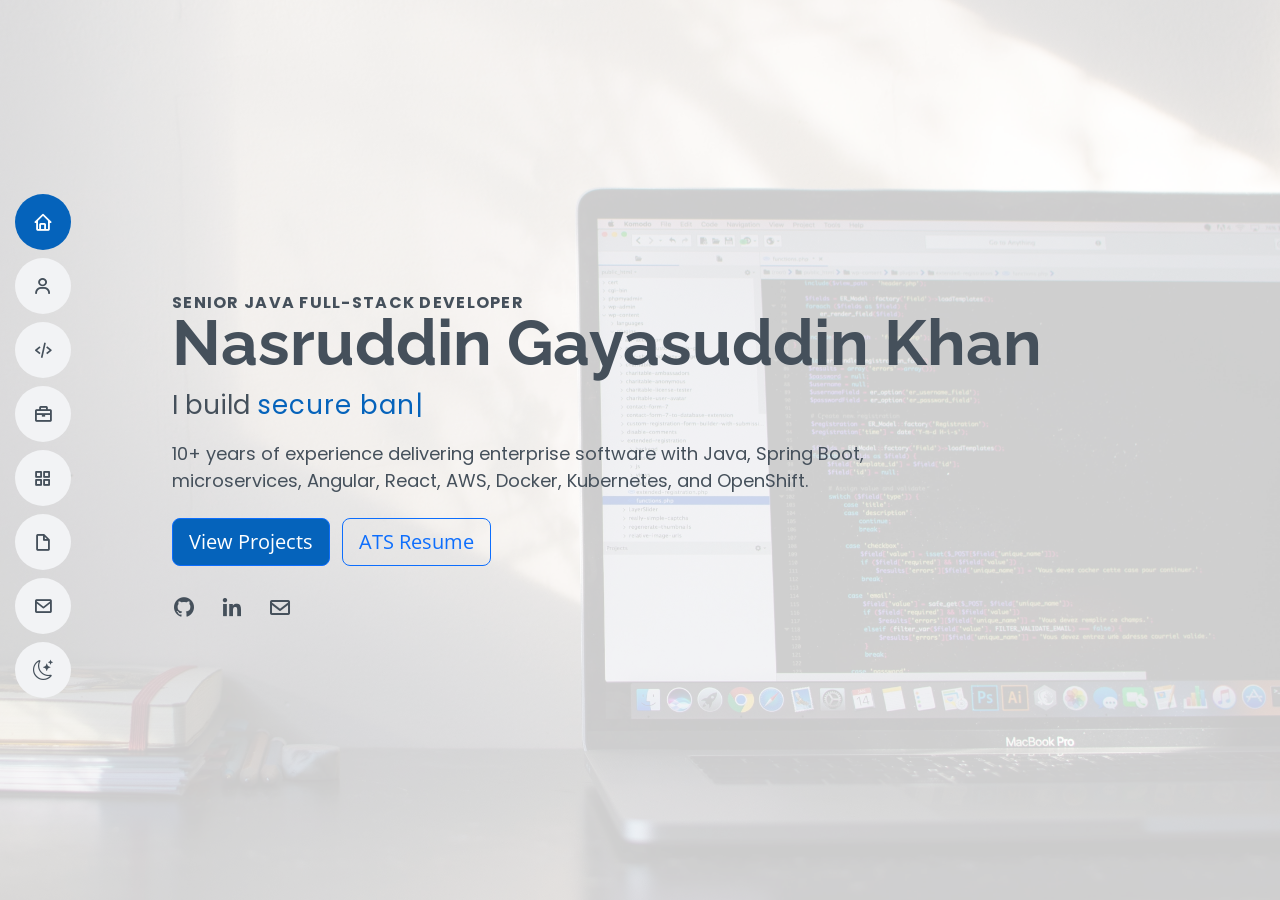
==== commit d84add18: "update portpolio" ====
--- a/index.html
+++ b/index.html
@@ -13,6 +13,7 @@
     <link href="assets/vendor/bootstrap-icons.css?v=1.11.3" rel="stylesheet" />
     <link href="assets/vendor/boxicons/css/boxicons.min.css?v=2.1.4" rel="stylesheet" />
     <link href="assets/css/style.css?v=20260605" rel="stylesheet" />
+    <script src="assets/js/theme.js"></script>
     <script type="application/ld+json">
       {
         "@context": "https://schema.org",
--- a/assets/css/style.css
+++ b/assets/css/style.css
@@ -12,6 +12,8 @@
 body {
   font-family: "Open Sans", sans-serif;
   color: #272829;
+  background: #fff;
+  transition: background-color 0.3s ease, color 0.3s ease;
 }
 
 a {
@@ -230,6 +232,55 @@
 .nav-menu a:hover span,
 .nav-menu li:hover>a span {
   display: block;
+}
+
+.theme-toggle {
+  display: flex;
+  align-items: center;
+  width: 100%;
+  height: 56px;
+  margin-bottom: 8px;
+  padding: 10px 18px;
+  overflow: hidden;
+  border: 0;
+  border-radius: 50px;
+  background: #f2f3f5;
+  color: #45505b;
+  font: inherit;
+  cursor: pointer;
+  transition: width 0.3s ease, color 0.3s ease, background-color 0.3s ease, transform 0.2s ease;
+}
+
+.theme-toggle i {
+  flex: 0 0 auto;
+  font-size: 20px;
+}
+
+.theme-toggle span {
+  padding-left: 7px;
+}
+
+.theme-toggle:hover {
+  color: #fff;
+  background: #0563bb;
+}
+
+@media (min-width: 992px) {
+  .theme-toggle {
+    width: 56px;
+  }
+
+  .theme-toggle span {
+    display: none;
+  }
+
+  .theme-toggle:hover {
+    width: 100%;
+  }
+
+  .theme-toggle:hover span {
+    display: block;
+  }
 }
 
 /**
@@ -771,6 +822,62 @@
   min-height: 100vh;
 }
 
+main {
+  transform-origin: center top;
+}
+
+.page-entered main {
+  animation: page-enter 0.45s ease-out both;
+}
+
+.page-leaving main {
+  pointer-events: none;
+  animation: page-exit 0.26s ease-in both;
+}
+
+.nav-menu a.nav-link-clicked {
+  width: 100%;
+  color: #fff;
+  background: #0563bb;
+  transform: scale(0.94);
+}
+
+.nav-menu a.nav-link-clicked span {
+  display: block;
+  color: #fff;
+}
+
+@keyframes page-enter {
+  from {
+    opacity: 0;
+    transform: translateY(14px) scale(0.995);
+  }
+
+  to {
+    opacity: 1;
+    transform: translateY(0) scale(1);
+  }
+}
+
+@keyframes page-exit {
+  from {
+    opacity: 1;
+    transform: translateY(0) scale(1);
+  }
+
+  to {
+    opacity: 0;
+    transform: translateY(-10px) scale(0.995);
+  }
+}
+
+@media (prefers-reduced-motion: reduce) {
+  .page-entered main,
+  .page-leaving main {
+    animation: none;
+  }
+}
+
 .page-hero {
   padding: 90px 0 42px;
   background: linear-gradient(135deg, #f8fbff 0%, #eef6ff 100%);
@@ -852,6 +959,118 @@
   overflow-wrap: anywhere;
 }
 
+/*--------------------------------------------------------------
+# Dark theme
+--------------------------------------------------------------*/
+html[data-theme="dark"] body {
+  color: #d8e0e8;
+  background: #0f1720;
+}
+
+html[data-theme="dark"] #hero:before {
+  background: rgba(10, 17, 25, 0.86);
+}
+
+html[data-theme="dark"] #hero h1,
+html[data-theme="dark"] #hero p,
+html[data-theme="dark"] #hero .social-links a,
+html[data-theme="dark"] .hero-summary,
+html[data-theme="dark"] .section-title h2,
+html[data-theme="dark"] .resume .resume-title,
+html[data-theme="dark"] .resume .resume-item h4,
+html[data-theme="dark"] .contact .info h4,
+html[data-theme="dark"] .contact .info h3,
+html[data-theme="dark"] .page-hero h1,
+html[data-theme="dark"] .project-card h2,
+html[data-theme="dark"] .contact-card h2 {
+  color: #e8eef5;
+}
+
+html[data-theme="dark"] .about .content h3,
+html[data-theme="dark"] .contact .info p,
+html[data-theme="dark"] .page-hero p:not(.eyebrow) {
+  color: #aebdca;
+}
+
+html[data-theme="dark"] .page-hero {
+  background: linear-gradient(135deg, #131e29 0%, #172636 100%);
+}
+
+html[data-theme="dark"] .skill-card,
+html[data-theme="dark"] .education-card,
+html[data-theme="dark"] .project-card,
+html[data-theme="dark"] .contact-card,
+html[data-theme="dark"] .contact .info {
+  border-color: #2b3b49;
+  background: #18232e;
+  box-shadow: 0 6px 24px rgba(0, 0, 0, 0.24);
+}
+
+html[data-theme="dark"] .project-card:hover,
+html[data-theme="dark"] .contact-card:hover {
+  box-shadow: 0 10px 30px rgba(0, 0, 0, 0.36);
+}
+
+html[data-theme="dark"] .project-domain,
+html[data-theme="dark"] .contact .info i {
+  background: #17334a;
+  color: #72b7f2;
+}
+
+html[data-theme="dark"] .resume .resume-item::before {
+  background: #0f1720;
+}
+
+html[data-theme="dark"] .resume .resume-item h5,
+html[data-theme="dark"] .skills .progress-bar-wrap,
+html[data-theme="dark"] #footer {
+  background: #18232e;
+  color: #d8e0e8;
+}
+
+html[data-theme="dark"] .section-title h2::before {
+  background: #3a4957;
+}
+
+html[data-theme="dark"] .nav-menu a,
+html[data-theme="dark"] .nav-menu a:focus,
+html[data-theme="dark"] .theme-toggle {
+  color: #d8e0e8;
+  background: #1c2935;
+}
+
+html[data-theme="dark"] .nav-menu a span,
+html[data-theme="dark"] .nav-menu a:focus span {
+  color: #d8e0e8;
+}
+
+html[data-theme="dark"] .nav-menu a:hover,
+html[data-theme="dark"] .nav-menu .active,
+html[data-theme="dark"] .nav-menu .active:focus,
+html[data-theme="dark"] .nav-menu li:hover>a,
+html[data-theme="dark"] .theme-toggle:hover {
+  color: #fff;
+  background: #1674c4;
+}
+
+html[data-theme="dark"] .nav-menu a:hover span,
+html[data-theme="dark"] .nav-menu .active span,
+html[data-theme="dark"] .nav-menu .active:focus span,
+html[data-theme="dark"] .nav-menu li:hover>a span {
+  color: #fff;
+}
+
+html[data-theme="dark"] .mobile-nav-toggle {
+  color: #e8eef5;
+}
+
+@media (max-width: 991px) {
+  html[data-theme="dark"] #header {
+    background: #111c26;
+    border-right-color: #2b3b49;
+  }
+}
+
 @media (max-width: 991px) {
   .page-hero {
     padding-top: 110px;
